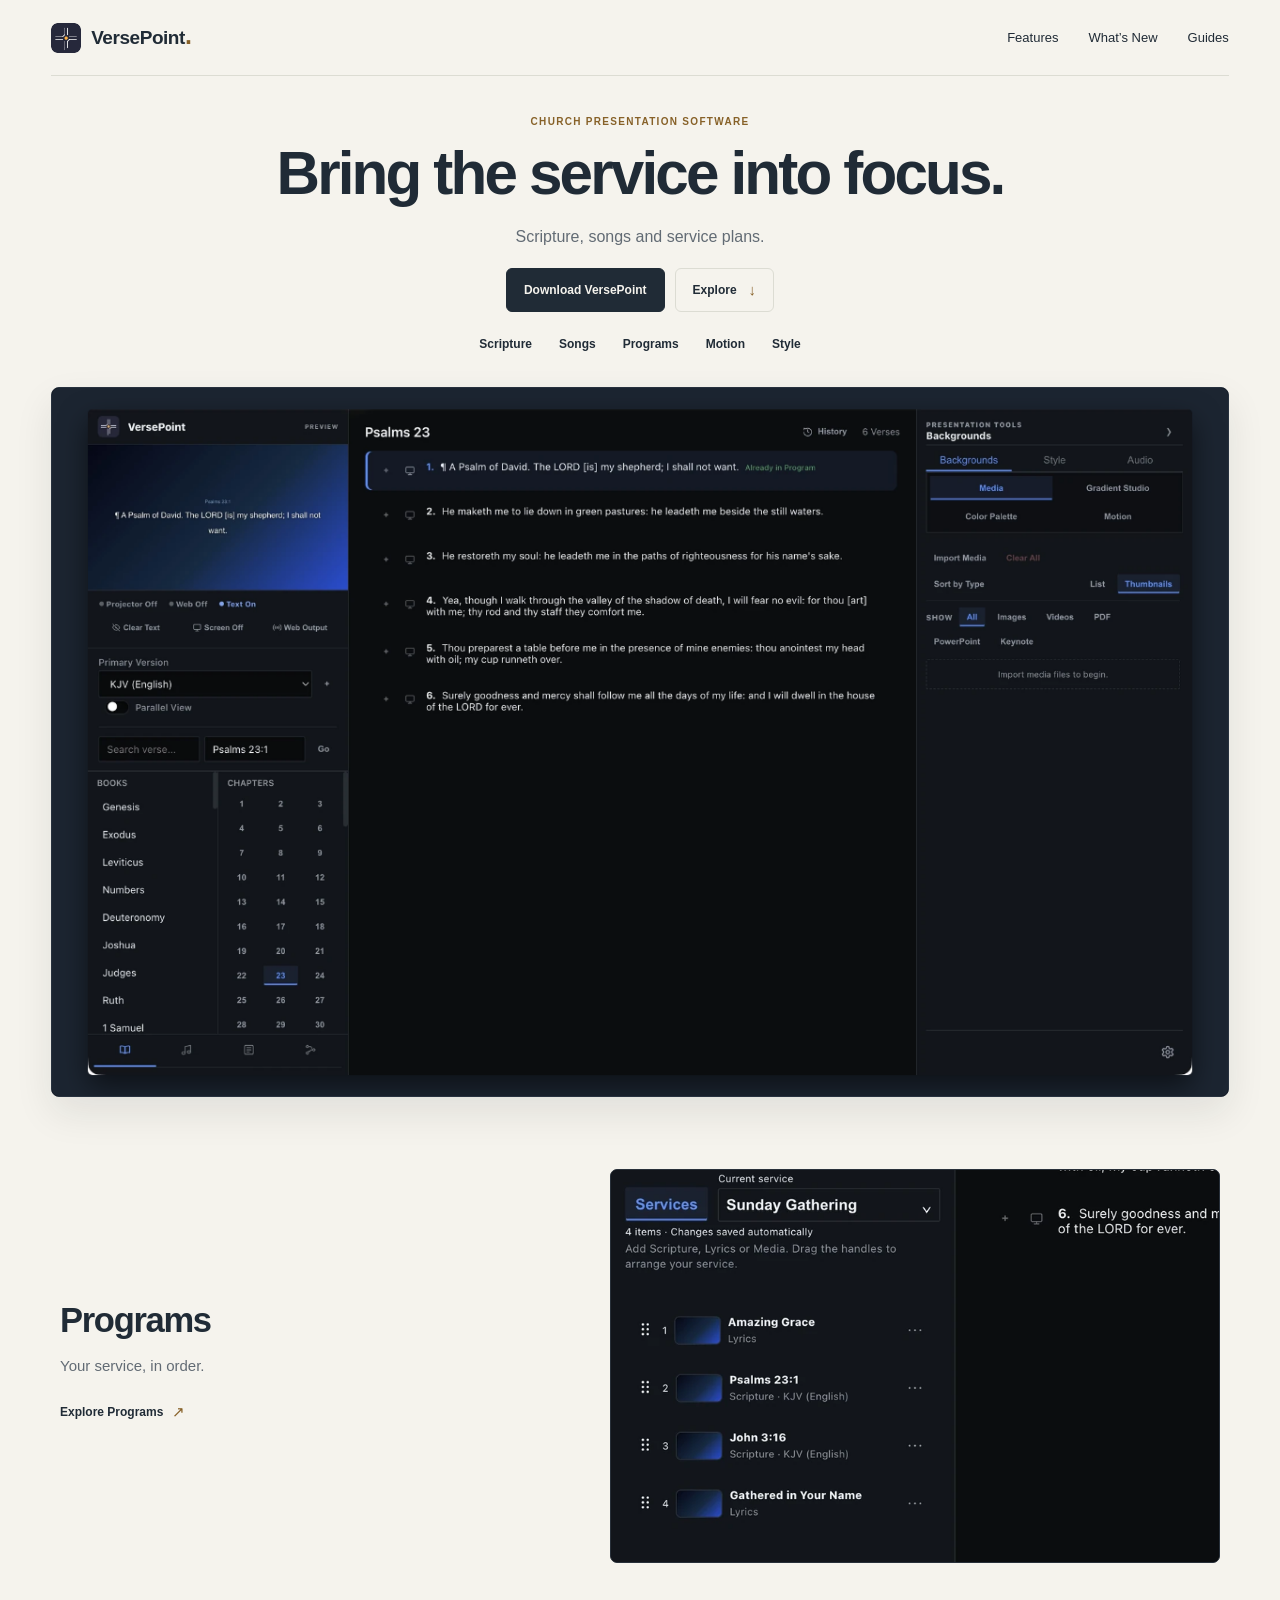
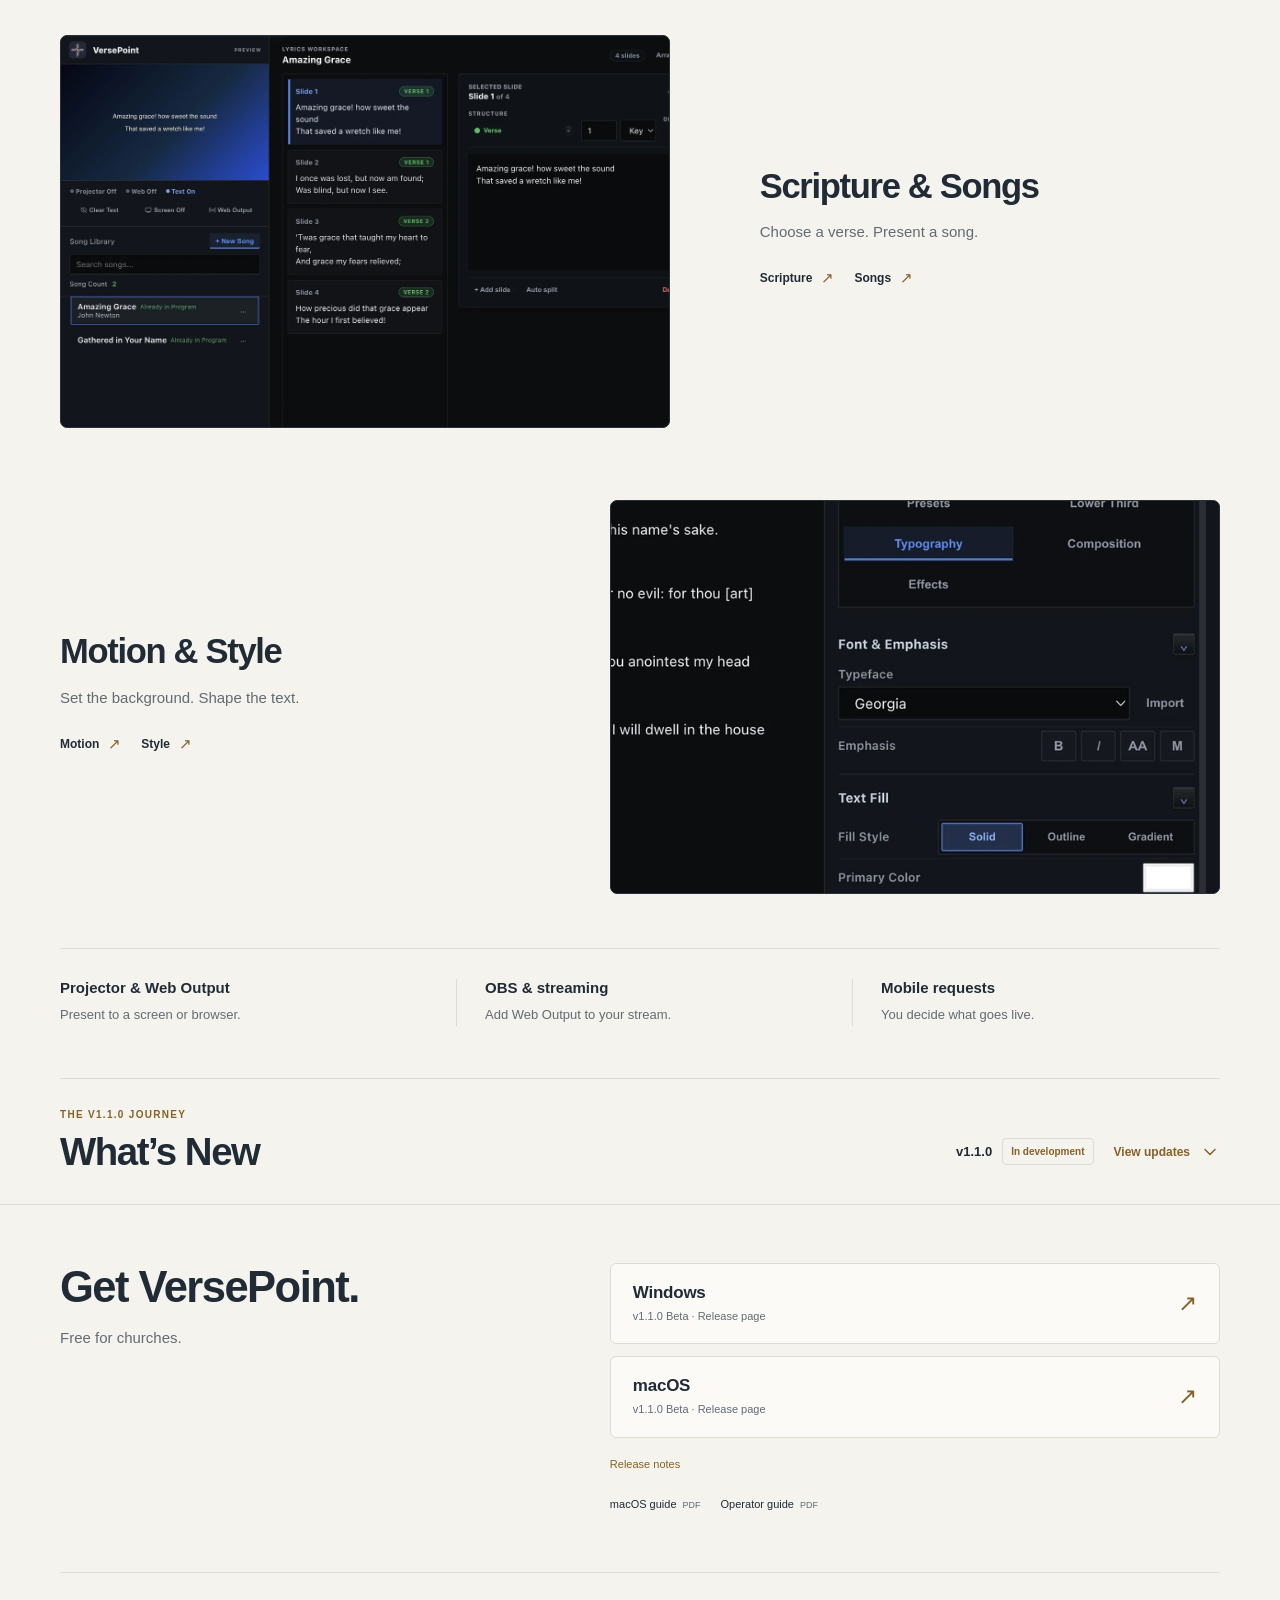
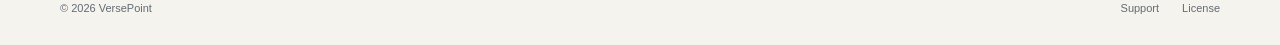
==== index.html @ 7eb83188 "Describe Motion Studio exports as Standard and Large" ====
<!doctype html>
<html lang="en">
  <head>
    <meta charset="utf-8" />
    <meta name="viewport" content="width=device-width, initial-scale=1" />
    <meta name="color-scheme" content="light dark" />
    <meta name="theme-color" content="#f5f3ed" media="(prefers-color-scheme: light)" />
    <meta name="theme-color" content="#101820" media="(prefers-color-scheme: dark)" />
    <title>VersePoint — Bring the service into focus.</title>
    <meta name="description" content="Scripture, songs, service programs and motion backgrounds together in one workspace. Explore VersePoint and download the desktop app for Windows or macOS." />
    <link rel="canonical" href="https://versepoint.github.io/VersePoint/" />
    <link rel="icon" type="image/png" href="assets/versepoint-logo.png" />
    <meta property="og:type" content="website" />
    <meta property="og:title" content="VersePoint — Bring the service into focus." />
    <meta property="og:description" content="Scripture, songs, service programs and motion backgrounds together in one workspace. Free for churches." />
    <meta property="og:url" content="https://versepoint.github.io/VersePoint/" />
    <meta property="og:image" content="https://versepoint.github.io/VersePoint/assets/versepoint-logo.png" />
    <meta property="og:image:alt" content="VersePoint logo" />
    <meta name="twitter:card" content="summary" />
    <link rel="stylesheet" href="style.css?v=whats-new-2" />
    <script src="site.js" defer></script>
  </head>
  <body>
    <a class="vp-skip-link" href="#main">Skip to content</a>
    <header class="vp-header">
      <div class="vp-header-inner">
        <a class="vp-wordmark" href="#" aria-label="VersePoint home">
          <img src="assets/versepoint-logo.png" alt="" width="30" height="30" />
          <span>VersePoint<span class="vp-brand-dot" aria-hidden="true">.</span></span>
        </a>
        <nav class="vp-navigation" aria-label="Main navigation">
          <a href="#features">Features</a>
          <a href="#whats-new">What’s New</a>
          <a class="vp-nav-guides" href="#guides">Guides</a>
        </nav>
      </div>
    </header>

    <main id="main">
      <section class="vp-hero" aria-labelledby="hero-heading">
        <p class="vp-eyebrow">Church presentation software</p>
        <h1 id="hero-heading">Bring the service into focus.</h1>
        <p class="vp-hero-copy">Scripture, songs and service plans.</p>
        <div class="vp-hero-actions">
          <a class="vp-primary-action" href="#download">Download VersePoint</a>
          <a class="vp-secondary-action" href="#showcase">Explore <span aria-hidden="true">↓</span></a>
        </div>
        <div class="vp-scene-links" aria-label="Explore VersePoint features">
          <a href="#showcase" data-scene="scripture-1">Scripture</a>
          <a href="#showcase" data-scene="lyrics-1">Songs</a>
          <a href="#showcase" data-scene="program">Programs</a>
          <a href="#showcase" data-scene="motion-dots">Motion</a>
          <a href="#showcase" data-scene="style-presets">Style</a>
        </div>
      </section>

      <section class="vp-showcase" id="showcase" aria-label="VersePoint application showcase">
        <p class="vp-sr-only" id="showcase-scope">Interactive app captures. Editing and live output require the desktop app.</p>
        <div class="vp-showcase-window">
          <iframe id="showcase-frame" class="vp-showcase-frame" src="showcase/index.html?v=mobile-fit-6" title="Explore the VersePoint application" aria-describedby="showcase-scope" loading="lazy" allow="fullscreen"></iframe>
          <img id="showcase-poster" class="vp-showcase-poster" src="showcase/assets/scripture-1.webp" alt="Actual VersePoint Scripture workspace showing Psalms 23, a presentation preview and presentation tools." width="1920" height="1157" fetchpriority="high" />
          <a class="vp-showcase-fallback-link" href="showcase/index.html" aria-label="Open the VersePoint application preview"><span>Open preview <span aria-hidden="true">↗</span></span></a>
        </div>
        <noscript><p class="vp-fallback-note">Enable JavaScript to explore.</p></noscript>
      </section>

      <section class="vp-features vp-container" id="features" aria-label="VersePoint features">
        <article class="vp-feature-row">
          <div class="vp-feature-copy">
            <h2>Programs</h2>
            <p>Your service, in order.</p>
            <a class="vp-text-link" href="#showcase" data-scene="program">Explore Programs <span aria-hidden="true">↗</span></a>
          </div>
          <div class="vp-feature-visual vp-program-visual">
            <img src="showcase/assets/program.webp" alt="VersePoint’s Sunday Gathering program with Amazing Grace, Psalms 23:1, John 3:16 and Gathered in Your Name." width="1920" height="1157" loading="lazy" decoding="async" />
          </div>
        </article>

        <article class="vp-feature-row vp-feature-row-reverse">
          <div class="vp-feature-copy">
            <h2>Scripture &amp; Songs</h2>
            <p>Choose a verse. Present a song.</p>
            <div class="vp-feature-links">
              <a class="vp-text-link" href="#showcase" data-scene="scripture-1">Scripture <span aria-hidden="true">↗</span></a>
              <a class="vp-text-link" href="#showcase" data-scene="lyrics-1">Songs <span aria-hidden="true">↗</span></a>
            </div>
          </div>
          <div class="vp-feature-visual vp-lyrics-visual">
            <img src="showcase/assets/lyrics-1.webp" alt="VersePoint’s Songs workspace with Amazing Grace, its presentation preview and four song slides." width="1920" height="1157" loading="lazy" decoding="async" />
          </div>
        </article>

        <article class="vp-feature-row">
          <div class="vp-feature-copy">
            <h2>Motion &amp; Style</h2>
            <p>Set the background. Shape the text.</p>
            <div class="vp-feature-links">
              <a class="vp-text-link" href="#showcase" data-scene="motion-dots">Motion <span aria-hidden="true">↗</span></a>
              <a class="vp-text-link" href="#showcase" data-scene="style-presets">Style <span aria-hidden="true">↗</span></a>
            </div>
          </div>
          <div class="vp-feature-visual vp-style-visual">
            <img src="showcase/assets/style-typography.webp" alt="VersePoint’s actual Style panel with typography, text fill, size and spacing controls beside the Scripture workspace." width="1920" height="1157" loading="lazy" decoding="async" />
          </div>
        </article>
      </section>

      <section class="vp-output vp-container" aria-label="Presentation outputs">
        <div class="vp-output-items">
          <div><h3>Projector &amp; Web Output</h3><p>Present to a screen or browser.</p></div>
          <div><h3>OBS &amp; streaming</h3><p>Add Web Output to your stream.</p></div>
          <div><h3>Mobile requests</h3><p>You decide what goes live.</p></div>
        </div>
      </section>

      <section class="vp-updates vp-container" id="whats-new" aria-labelledby="whats-new-heading">
        <p class="vp-eyebrow">The v1.1.0 journey</p>
        <details class="vp-updates-disclosure">
          <summary class="vp-updates-header">
            <h2>
              <span id="whats-new-heading">What’s New</span>
              <span class="vp-updates-version">v1.1.0 <span>In development</span></span>
              <span class="vp-updates-toggle" aria-hidden="true">
                <span class="vp-updates-show">View updates</span>
                <span class="vp-updates-hide">Hide updates</span>
                <svg viewBox="0 0 20 20" fill="none"><path d="m5 7.5 5 5 5-5" /></svg>
              </span>
            </h2>
          </summary>
          <div class="vp-updates-content">
            <p class="vp-updates-intro">More ways to plan the service, present your content and stay in control.</p>
            <p class="vp-updates-status">These highlights cover the current development build. The downloadable v1.1.0 Beta is an earlier build.</p>
            <div class="vp-updates-grid">
              <article>
                <h3>Service planning</h3>
                <p>Organize Scripture, songs, media and timed cues with Programs and Service Flow.</p>
              </article>
              <article>
                <h3>Document presentations</h3>
                <p>Present supported PowerPoint, PDF and Keynote files as static slides, with readable thumbnails and navigation for large presentations.</p>
              </article>
              <article>
                <h3>Mobile control</h3>
                <p>Receive Scripture and song requests, then give selected phones permission to control assigned presentations.</p>
              </article>
              <article>
                <h3>Motion Studio</h3>
                <p>Create reusable motion designs, export video backgrounds in Standard or Large sizes and organize them in your Motion library.</p>
              </article>
              <article>
                <h3>Overlay Graphics</h3>
                <p>Add styled lower thirds, announcements, QR codes and countdowns across Preview, Projector and Web Output.</p>
              </article>
              <article>
                <h3>Saving and recovery</h3>
                <p>Save pending changes before closing, retry after loading or saving errors, and transfer selected settings between computers.</p>
              </article>
            </div>
            <a class="vp-text-link" href="https://github.com/VersePoint/VersePoint/releases/tag/v1.1.0">View the current Beta release <span aria-hidden="true">↗</span></a>
          </div>
        </details>
      </section>

      <section class="vp-download" id="download" aria-labelledby="download-heading">
        <div class="vp-container vp-download-inner">
          <div class="vp-download-copy">
            <h2 id="download-heading">Get VersePoint.</h2>
            <p>Free for churches.</p>
          </div>
          <div class="vp-download-options">
            <a class="vp-download-link" id="windows-download" href="https://github.com/VersePoint/VersePoint/releases/tag/v1.1.0">
              <span><span class="vp-download-platform">Windows</span><span class="vp-download-meta" id="windows-meta">v1.1.0 Beta · Release page</span></span>
              <span class="vp-download-arrow" aria-hidden="true">↗</span>
            </a>
            <a class="vp-download-link" id="macos-download" href="https://github.com/VersePoint/VersePoint/releases/tag/v1.1.0">
              <span><span class="vp-download-platform">macOS</span><span class="vp-download-meta" id="macos-meta">v1.1.0 Beta · Release page</span></span>
              <span class="vp-download-arrow" aria-hidden="true">↗</span>
            </a>
            <p class="vp-release-note"><a href="https://github.com/VersePoint/VersePoint/releases/tag/v1.1.0">Release notes</a></p>
            <div class="vp-install-guides" id="guides">
              <a href="assets/guides/VersePoint-macOS-Installation-Guide.pdf?v=e40316e1">macOS guide <span>PDF</span></a>
              <a href="assets/guides/VersePoint-Operator-Workflow.pdf?v=6c1b1111">Operator guide <span>PDF</span></a>
            </div>
          </div>
        </div>
      </section>

    </main>

    <footer class="vp-footer vp-container">
      <p>© 2026 VersePoint</p>
      <nav aria-label="Footer navigation"><a href="https://github.com/VersePoint/VersePoint/issues">Support</a><a href="https://github.com/VersePoint/VersePoint/blob/main/LICENSE">License</a></nav>
    </footer>
  </body>
</html>
---- style.css ----
:root {
  color-scheme: only light;
  --vp-bg: #f5f3ed;
  --vp-surface: #fbfaf7;
  --vp-ink: #202b36;
  --vp-muted: #626b74;
  --vp-line: #dcdcd3;
  --vp-gold: #876128;
  --vp-side: clamp(20px, 4vw, 56px);
  font-family: -apple-system, BlinkMacSystemFont, "Segoe UI", sans-serif;
  font-synthesis: none;
  text-rendering: optimizeLegibility;
  -webkit-font-smoothing: antialiased;
  color: var(--vp-ink);
  background-color: var(--vp-bg);
}

* { box-sizing: border-box; }
html { scroll-padding-top: 28px; }
body { margin: 0; min-width: 320px; color: var(--vp-ink); background: var(--vp-bg); }
img { display: block; max-width: 100%; }
a { color: inherit; text-decoration: none; }
button, input, summary { font: inherit; }
a:focus-visible, summary:focus-visible, iframe:focus-visible { outline: 2px solid var(--vp-gold); outline-offset: 5px; }
[hidden] { display: none !important; }
.vp-container { width: calc(100% - var(--vp-side) * 2); max-width: 1160px; margin-inline: auto; }
.vp-sr-only { position: absolute; width: 1px; height: 1px; padding: 0; margin: -1px; overflow: hidden; clip: rect(0, 0, 0, 0); white-space: nowrap; border: 0; }
.vp-skip-link { position: fixed; left: 20px; top: 16px; padding: 12px 18px; background: var(--vp-surface); border: 1px solid var(--vp-line); border-radius: 6px; transform: translateY(-160%); z-index: 20; }
.vp-skip-link:focus { transform: translateY(0); }
.vp-header { padding-inline: var(--vp-side); }
.vp-header-inner { max-width: 1360px; min-height: 76px; margin-inline: auto; display: flex; align-items: center; justify-content: space-between; gap: 24px; border-bottom: 1px solid var(--vp-line); }
.vp-wordmark { display: inline-flex; align-items: center; gap: 10px; font-size: 19px; font-weight: 660; letter-spacing: -.45px; }
.vp-wordmark img { width: 30px; height: 30px; object-fit: contain; border-radius: 6px; }
.vp-brand-dot { color: var(--vp-gold); font-size: 25px; font-weight: 800; line-height: .7; }
.vp-navigation { display: flex; align-items: center; gap: 30px; font-size: 13px; font-weight: 540; }
.vp-navigation a { display: inline-flex; min-height: 44px; align-items: center; white-space: nowrap; }
.vp-navigation a:hover, .vp-text-link:hover, .vp-footer a:hover { color: var(--vp-gold); }
.vp-hero { max-width: 1050px; margin: 0 auto; padding: 38px var(--vp-side) 19px; text-align: center; }
.vp-eyebrow { margin: 0 0 18px; color: var(--vp-gold); font-size: 10px; font-weight: 650; letter-spacing: .13em; line-height: 1.5; text-transform: uppercase; }
.vp-hero .vp-eyebrow { margin-bottom: 13px; }
.vp-hero h1 { margin: 0; font-size: clamp(38px, 4.7vw, 62px); font-weight: 640; letter-spacing: -.047em; line-height: 1.08; }
.vp-hero-copy { margin: 17px 0 0; color: var(--vp-muted); font-size: 16px; line-height: 1.6; }
.vp-hero-actions { display: flex; justify-content: center; align-items: center; gap: 10px; margin-top: 18px; }
.vp-hero-actions a { display: inline-flex; align-items: center; justify-content: center; gap: 12px; min-height: 44px; padding: 10px 17px; border-radius: 6px; font-size: 12px; font-weight: 580; line-height: 1.5; }
.vp-primary-action { color: var(--vp-bg); background: var(--vp-ink); border: 1px solid var(--vp-ink); }
.vp-primary-action:hover { opacity: .87; }
.vp-secondary-action { border: 1px solid var(--vp-line); }
.vp-secondary-action:hover { border-color: var(--vp-gold); }
.vp-secondary-action span { color: var(--vp-gold); font-size: 15px; }
.vp-scene-links { margin-top: 16px; display: flex; justify-content: center; gap: 27px; flex-wrap: wrap; }
.vp-scene-links a { font-size: 12px; font-weight: 580; line-height: 1.5; padding-block: 7px; border-bottom: 1px solid transparent; }
.vp-scene-links a:hover { color: var(--vp-gold); border-color: var(--vp-gold); }
.vp-showcase { width: calc(100% - var(--vp-side) * 2); max-width: 1360px; margin: 7px auto 0; scroll-margin-top: 24px; }
.vp-showcase-window { position: relative; width: 100%; aspect-ratio: 1.659; overflow: hidden; border: 1px solid #27313e; border-radius: 8px; background: #131c26; box-shadow: 0 16px 38px rgb(20 28 36 / 9%); }
.vp-showcase-frame { position: absolute; inset: 0; width: 100%; height: 100%; display: block; border: 0; background: #131c26; }
.vp-showcase-poster { position: absolute; inset: 0; width: 100%; height: 100%; object-fit: cover; pointer-events: none; }
.vp-showcase-window.is-ready .vp-showcase-poster, .vp-showcase.is-ready .vp-showcase-poster { opacity: 0; visibility: hidden; }
.vp-showcase-fallback-link { display: none; position: absolute; inset: 0; align-items: flex-end; justify-content: center; padding: 22px; }
.vp-showcase-frame[data-state="error"] ~ .vp-showcase-fallback-link { display: flex; }
.vp-showcase-fallback-link > span { display: inline-flex; align-items: center; gap: 12px; min-height: 44px; padding: 11px 17px; border: 1px solid #c8aa73; border-radius: 6px; background: #f5f3ed; color: #202b36; font-size: 12px; font-weight: 580; }
.vp-fallback-note { margin: 14px 0; color: var(--vp-muted); font-size: 13px; line-height: 1.5; }
.vp-features { padding-top: 72px; }
.vp-feature-row { display: grid; grid-template-columns: minmax(0, .86fr) minmax(0, 1.14fr); align-items: center; gap: clamp(45px, 7vw, 100px); margin-bottom: 72px; }
.vp-feature-row:last-child { margin-bottom: 54px; }
.vp-feature-row-reverse { grid-template-columns: minmax(0, 1.14fr) minmax(0, .86fr); }
.vp-feature-row-reverse .vp-feature-copy { order: 2; }
.vp-feature-row-reverse .vp-feature-visual { order: 1; }
.vp-feature-copy h2 { margin: 0; font-size: clamp(29px, 2.7vw, 39px); font-weight: 600; line-height: 1.14; letter-spacing: -.038em; }
.vp-feature-copy > p { margin: 14px 0 16px; color: var(--vp-muted); font-size: 15px; line-height: 1.6; max-width: 390px; }
.vp-text-link { display: inline-flex; align-items: center; gap: 9px; font-size: 12px; font-weight: 620; min-height: 36px; }
.vp-text-link span { color: var(--vp-gold); font-size: 15px; font-weight: 400; }
.vp-feature-links { display: flex; gap: 20px; flex-wrap: wrap; }
.vp-feature-visual { position: relative; aspect-ratio: 1.55; overflow: hidden; background: #11141a; border: 1px solid #28303a; border-radius: 7px; }
.vp-feature-visual img { position: absolute; max-width: none; width: 100%; height: auto; }
.vp-program-visual img { width: 240%; top: 0; left: 0; transform: translateY(-38%); }
.vp-lyrics-visual img { width: 145%; top: 0; left: 0; }
.vp-style-visual img { width: 260%; top: 0; right: 0; transform: translateY(-19%); }
.vp-output { padding-top: 30px; padding-bottom: 52px; border-top: 1px solid var(--vp-line); }
.vp-output-items { display: grid; grid-template-columns: repeat(3, minmax(0, 1fr)); gap: 28px; }
.vp-output-items > div { padding-left: 28px; border-left: 1px solid var(--vp-line); }
.vp-output-items > div:first-child { padding-left: 0; border-left: 0; }
.vp-output-items h3 { margin: 0 0 9px; font-size: 15px; font-weight: 600; }
.vp-output-items p { margin: 0; color: var(--vp-muted); font-size: 13px; line-height: 1.6; }
.vp-updates { padding-block: 28px 30px; border-top: 1px solid var(--vp-line); scroll-margin-top: 24px; }
.vp-updates > .vp-eyebrow { margin-bottom: 8px; }
.vp-updates-header { cursor: pointer; list-style: none; }
.vp-updates-header h2 { display: grid; grid-template-columns: minmax(0, 1fr) auto auto; align-items: center; gap: 20px; min-height: 44px; }
.vp-updates-header::-webkit-details-marker { display: none; }
.vp-updates-header:hover #whats-new-heading { color: var(--vp-gold); }
.vp-updates h2 { margin: 0; font-size: clamp(30px, 3vw, 40px); font-weight: 600; line-height: 1.15; letter-spacing: -.038em; }
.vp-updates-version { display: flex; align-items: center; gap: 10px; font-size: 13px; font-weight: 620; line-height: 1.5; letter-spacing: normal; white-space: nowrap; }
.vp-updates-version span { padding: 5px 8px; border: 1px solid var(--vp-line); border-radius: 4px; color: var(--vp-gold); font-size: 10px; font-weight: 580; }
.vp-updates-toggle { display: flex; align-items: center; justify-content: center; gap: 10px; min-width: 44px; min-height: 44px; color: var(--vp-gold); font-size: 12px; font-weight: 620; line-height: 1.5; letter-spacing: normal; }
.vp-updates-toggle svg { width: 20px; height: 20px; stroke: currentColor; stroke-width: 1.5; stroke-linecap: round; stroke-linejoin: round; }
.vp-updates-hide, .vp-updates-disclosure[open] .vp-updates-show { display: none; }
.vp-updates-disclosure[open] .vp-updates-hide { display: inline; }
.vp-updates-disclosure[open] .vp-updates-toggle svg { transform: rotate(180deg); }
.vp-updates-content { padding-bottom: 6px; }
.vp-updates-intro { margin: 16px 0 8px; font-size: 15px; line-height: 1.6; }
.vp-updates-status { max-width: 640px; margin: 0; color: var(--vp-muted); font-size: 12px; line-height: 1.7; }
.vp-updates-grid { display: grid; grid-template-columns: repeat(3, minmax(0, 1fr)); gap: 26px 36px; margin-block: 28px 22px; }
.vp-updates-grid article { padding-top: 16px; border-top: 1px solid var(--vp-line); }
.vp-updates-grid h3 { margin: 0 0 9px; font-size: 15px; font-weight: 620; line-height: 1.4; }
.vp-updates-grid p { margin: 0; color: var(--vp-muted); font-size: 13px; line-height: 1.7; }
.vp-download { background-color: var(--vp-bg); color: var(--vp-ink); border-top: 1px solid var(--vp-line); padding-block: 58px; scroll-margin-top: 0; }
.vp-download-inner { display: grid; grid-template-columns: minmax(0, .86fr) minmax(0, 1.14fr); gap: clamp(45px, 7vw, 100px); }
.vp-download-copy h2 { margin: 0; font-size: clamp(34px, 3.4vw, 46px); font-weight: 580; line-height: 1.13; letter-spacing: -.035em; }
.vp-download-copy > p { margin-top: 14px; color: var(--vp-muted); font-size: 15px; line-height: 1.6; }
.vp-download-options { display: grid; gap: 12px; }
.vp-download-link { display: flex; justify-content: space-between; align-items: center; gap: 20px; padding: 19px 22px; color: var(--vp-ink); background-color: var(--vp-surface); border: 1px solid var(--vp-line); border-radius: 6px; }
.vp-download-link:hover { border-color: var(--vp-gold); }
.vp-download-link:focus-visible { outline-color: var(--vp-gold); }
.vp-download-platform { display: block; margin-bottom: 5px; font-size: 17px; font-weight: 620; letter-spacing: -.25px; }
.vp-download-meta { display: block; color: var(--vp-muted); font-size: 11px; line-height: 1.5; }
.vp-download-arrow { font-size: 23px; line-height: 1; color: var(--vp-gold); }
.vp-release-note { margin: 6px 0 10px; color: var(--vp-muted); font-size: 11px; line-height: 1.6; }
.vp-release-note a { color: var(--vp-gold); }
.vp-release-note a:hover, .vp-install-guides a:hover { text-decoration: underline; text-underline-offset: 4px; }
.vp-install-guides { display: flex; flex-wrap: wrap; gap: 13px 20px; scroll-margin-top: 30px; }
.vp-install-guides a { font-size: 11px; line-height: 1.7; }
.vp-install-guides span { color: var(--vp-muted); font-size: 9px; margin-left: 3px; }
.vp-footer { display: flex; align-items: center; justify-content: space-between; gap: 24px; padding-block: 27px; border-top: 1px solid var(--vp-line); color: var(--vp-muted); font-size: 11px; line-height: 1.6; }
.vp-footer p { margin: 0; }
.vp-footer nav { display: flex; gap: 23px; }

@media (prefers-color-scheme: dark) {
  :root { color-scheme: only dark; --vp-bg: #101820; --vp-surface: #18212b; --vp-ink: #e9e8e2; --vp-muted: #a2adb5; --vp-line: #303a45; --vp-gold: #d1ac6e; }
  .vp-showcase-window { box-shadow: none; border-color: #35404b; }
  .vp-feature-visual { border-color: #35404b; }
}

@media (max-width: 920px) {
  .vp-hero { padding-top: 34px; }
  .vp-feature-row, .vp-download-inner { gap: 38px; }
  .vp-feature-copy h2 { font-size: 29px; }
  .vp-feature-links { gap: 7px 16px; }
  .vp-feature-row { margin-bottom: 60px; }
  .vp-updates-grid { grid-template-columns: repeat(2, minmax(0, 1fr)); gap: 24px 30px; }
}

@media (max-width: 679px) {
  :root { --vp-side: 20px; }
  .vp-header-inner { min-height: 67px; gap: 12px; }
  .vp-wordmark { font-size: 17px; gap: 8px; }
  .vp-wordmark img { width: 27px; height: 27px; }
  .vp-navigation { gap: 15px; font-size: 11px; }
  .vp-hero { padding: 31px 22px 22px; }
  .vp-hero .vp-eyebrow { font-size: 9px; margin-bottom: 15px; }
  .vp-hero h1 { font-size: clamp(37px, 8.8vw, 52px); max-width: 440px; margin-inline: auto; }
  .vp-hero-copy { font-size: 14px; margin-top: 18px; }
  .vp-hero-actions { gap: 8px; margin-top: 18px; }
  .vp-hero-actions a { font-size: 11px; padding-inline: 13px; }
  .vp-scene-links { gap: 18px; margin-top: 16px; }
  .vp-scene-links a { font-size: 11px; }
  .vp-showcase { width: calc(100% - 24px); margin-top: 0; }
  .vp-showcase-window { aspect-ratio: 1.659; }
  .vp-showcase-poster { object-fit: contain; }
  .vp-features { padding-top: 48px; }
  .vp-feature-row, .vp-feature-row-reverse { grid-template-columns: 1fr; gap: 22px; margin-bottom: 48px; }
  .vp-feature-row:last-child { margin-bottom: 36px; }
  .vp-feature-row-reverse .vp-feature-copy, .vp-feature-row-reverse .vp-feature-visual { order: initial; }
  .vp-feature-copy h2 { font-size: 30px; }
  .vp-feature-copy > p { font-size: 14px; margin: 10px 0 12px; max-width: 100%; }
  .vp-output { padding-top: 24px; padding-bottom: 36px; }
  .vp-output-items { grid-template-columns: 1fr; gap: 20px; }
  .vp-output-items > div { padding: 0 0 18px; border-left: 0; border-bottom: 1px solid var(--vp-line); }
  .vp-output-items > div:last-child { padding-bottom: 0; border-bottom: 0; }
  .vp-updates { padding-block: 24px 26px; }
  .vp-updates-header h2 { grid-template-columns: minmax(0, 1fr) auto; gap: 10px 12px; }
  .vp-updates-version { grid-column: 1; grid-row: 2; }
  .vp-updates-toggle { grid-column: 2; grid-row: 1 / 3; }
  .vp-updates-toggle > span { display: none !important; }
  .vp-updates-intro { font-size: 14px; }
  .vp-updates-grid { grid-template-columns: 1fr; gap: 20px; margin-block: 24px 18px; }
  .vp-download { padding-block: 38px; }
  .vp-download-inner { grid-template-columns: 1fr; gap: 26px; }
  .vp-download-copy h2 { font-size: 34px; }
  .vp-download-copy > p { font-size: 14px; margin-bottom: 0; }
  .vp-download-link { padding: 18px 20px; }
  .vp-install-guides { gap: 12px 16px; }
  .vp-footer { align-items: flex-start; flex-direction: column; gap: 18px; font-size: 10px; padding-block: 25px; }
  .vp-footer nav { gap: 25px; }
}

@media (prefers-reduced-motion: no-preference) {
  html { scroll-behavior: smooth; }
  .vp-showcase-poster { transition: opacity 180ms ease; }
}
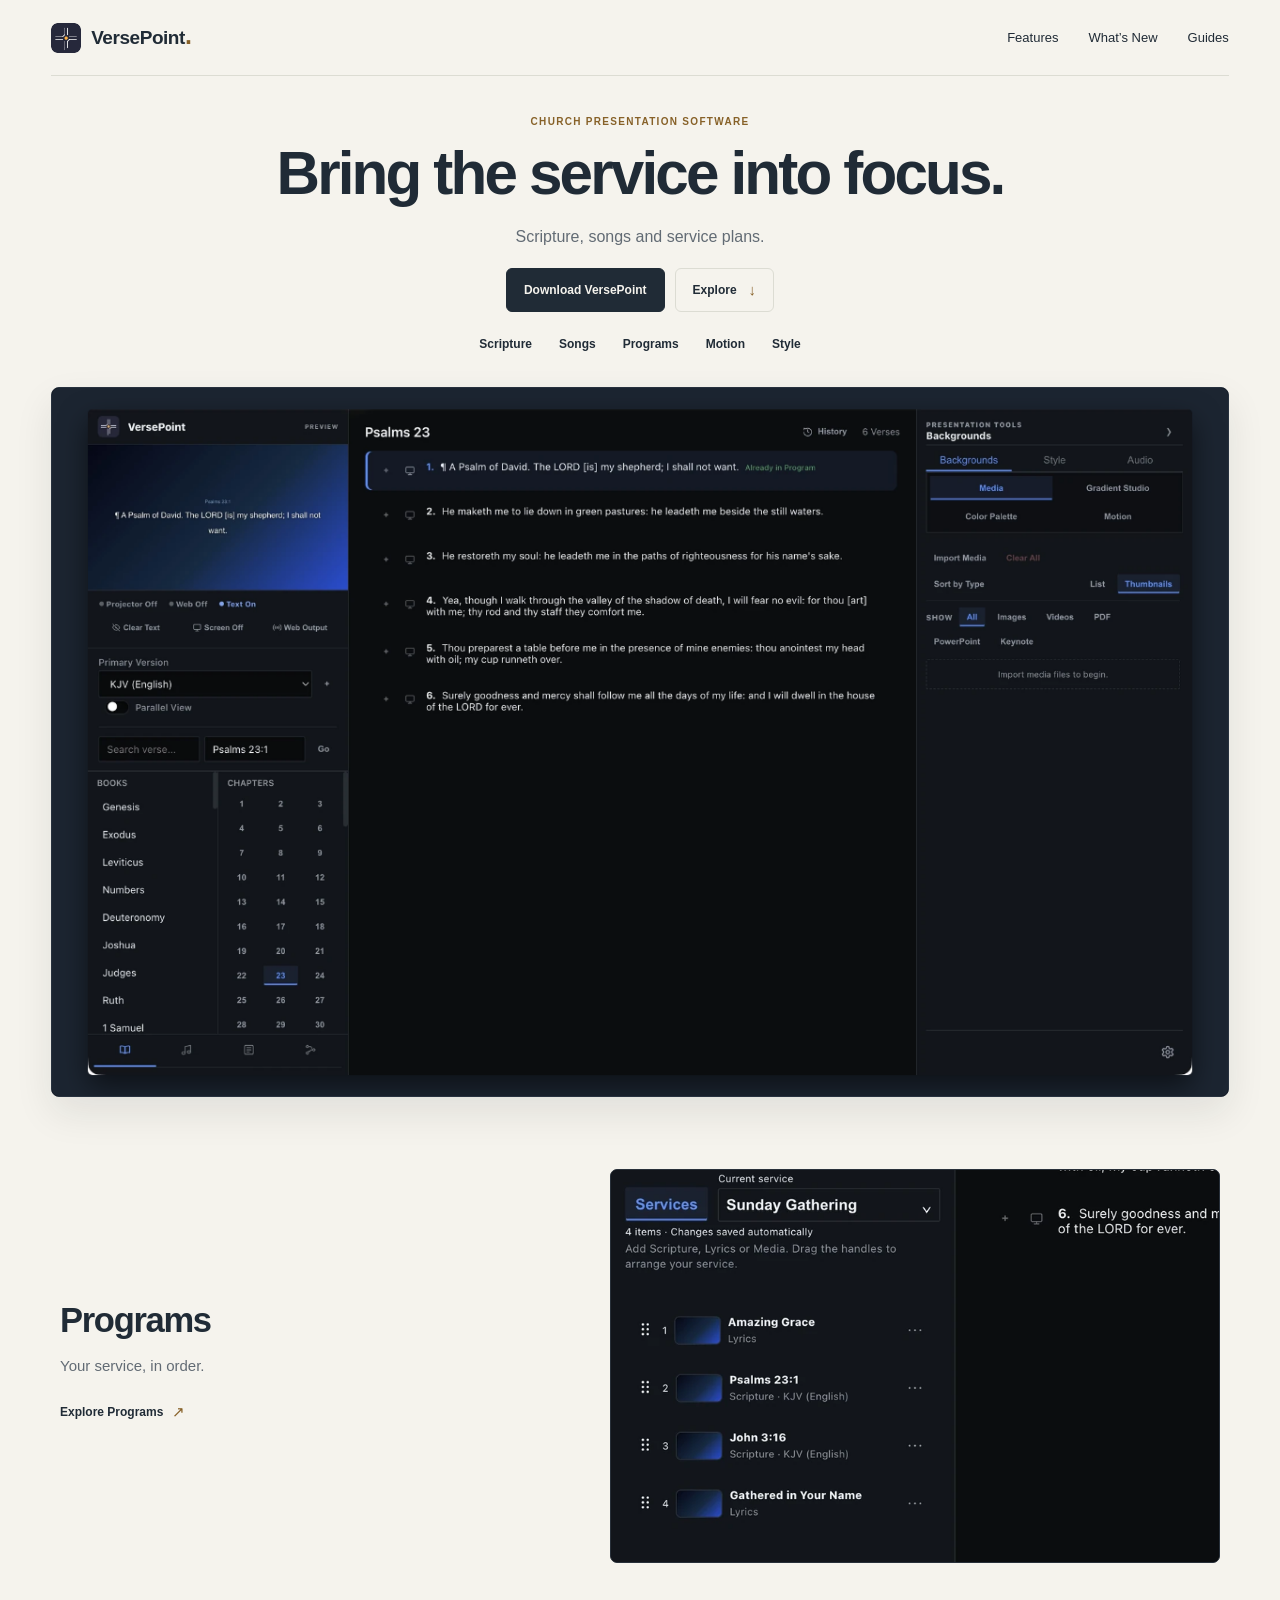
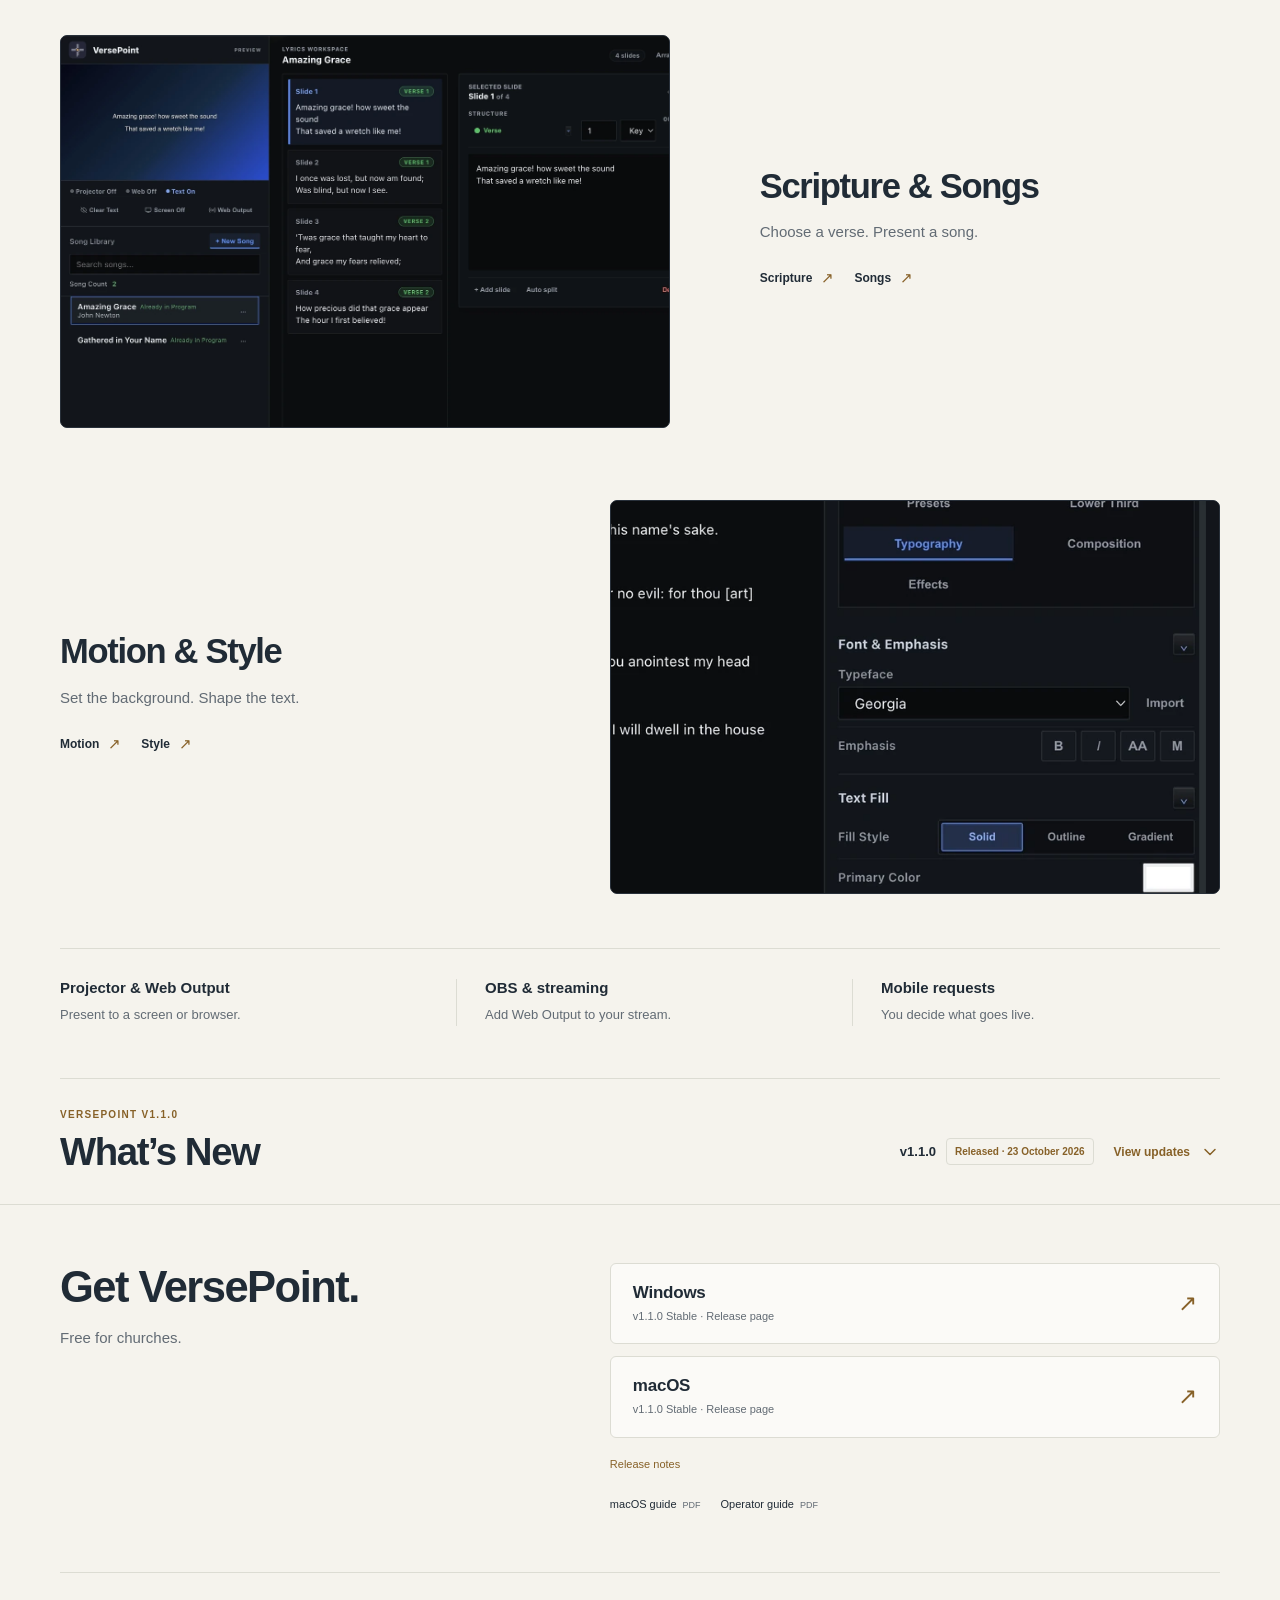
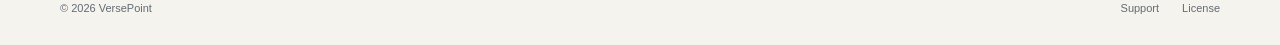
==== commit 07a61ed4: "Mark VersePoint 1.1.0 released and refresh guides" ====
--- a/index.html
+++ b/index.html
@@ -114,12 +114,12 @@
       </section>
 
       <section class="vp-updates vp-container" id="whats-new" aria-labelledby="whats-new-heading">
-        <p class="vp-eyebrow">The v1.1.0 journey</p>
+        <p class="vp-eyebrow">VersePoint v1.1.0</p>
         <details class="vp-updates-disclosure">
           <summary class="vp-updates-header">
             <h2>
               <span id="whats-new-heading">What’s New</span>
-              <span class="vp-updates-version">v1.1.0 <span>In development</span></span>
+              <span class="vp-updates-version">v1.1.0 <span>Released · 23 October 2026</span></span>
               <span class="vp-updates-toggle" aria-hidden="true">
                 <span class="vp-updates-show">View updates</span>
                 <span class="vp-updates-hide">Hide updates</span>
@@ -129,7 +129,7 @@
           </summary>
           <div class="vp-updates-content">
             <p class="vp-updates-intro">More ways to plan the service, present your content and stay in control.</p>
-            <p class="vp-updates-status">These highlights cover the current development build. The downloadable v1.1.0 Beta is an earlier build.</p>
+            <p class="vp-updates-status">VersePoint v1.1.0 is now available for Windows and macOS.</p>
             <div class="vp-updates-grid">
               <article>
                 <h3>Service planning</h3>
@@ -156,7 +156,7 @@
                 <p>Save pending changes before closing, retry after loading or saving errors, and transfer selected settings between computers.</p>
               </article>
             </div>
-            <a class="vp-text-link" href="https://github.com/VersePoint/VersePoint/releases/tag/v1.1.0">View the current Beta release <span aria-hidden="true">↗</span></a>
+            <a class="vp-text-link" href="https://github.com/VersePoint/VersePoint/releases/tag/v1.1.0">View the v1.1.0 release <span aria-hidden="true">↗</span></a>
           </div>
         </details>
       </section>
@@ -169,17 +169,17 @@
           </div>
           <div class="vp-download-options">
             <a class="vp-download-link" id="windows-download" href="https://github.com/VersePoint/VersePoint/releases/tag/v1.1.0">
-              <span><span class="vp-download-platform">Windows</span><span class="vp-download-meta" id="windows-meta">v1.1.0 Beta · Release page</span></span>
+              <span><span class="vp-download-platform">Windows</span><span class="vp-download-meta" id="windows-meta">v1.1.0 Stable · Release page</span></span>
               <span class="vp-download-arrow" aria-hidden="true">↗</span>
             </a>
             <a class="vp-download-link" id="macos-download" href="https://github.com/VersePoint/VersePoint/releases/tag/v1.1.0">
-              <span><span class="vp-download-platform">macOS</span><span class="vp-download-meta" id="macos-meta">v1.1.0 Beta · Release page</span></span>
+              <span><span class="vp-download-platform">macOS</span><span class="vp-download-meta" id="macos-meta">v1.1.0 Stable · Release page</span></span>
               <span class="vp-download-arrow" aria-hidden="true">↗</span>
             </a>
             <p class="vp-release-note"><a href="https://github.com/VersePoint/VersePoint/releases/tag/v1.1.0">Release notes</a></p>
             <div class="vp-install-guides" id="guides">
-              <a href="assets/guides/VersePoint-macOS-Installation-Guide.pdf?v=e40316e1">macOS guide <span>PDF</span></a>
-              <a href="assets/guides/VersePoint-Operator-Workflow.pdf?v=6c1b1111">Operator guide <span>PDF</span></a>
+              <a href="assets/guides/VersePoint-macOS-Installation-Guide.pdf?v=1bb3a6b1">macOS guide <span>PDF</span></a>
+              <a href="assets/guides/VersePoint-Operator-Workflow.pdf?v=1e92ac26">Operator guide <span>PDF</span></a>
             </div>
           </div>
         </div>
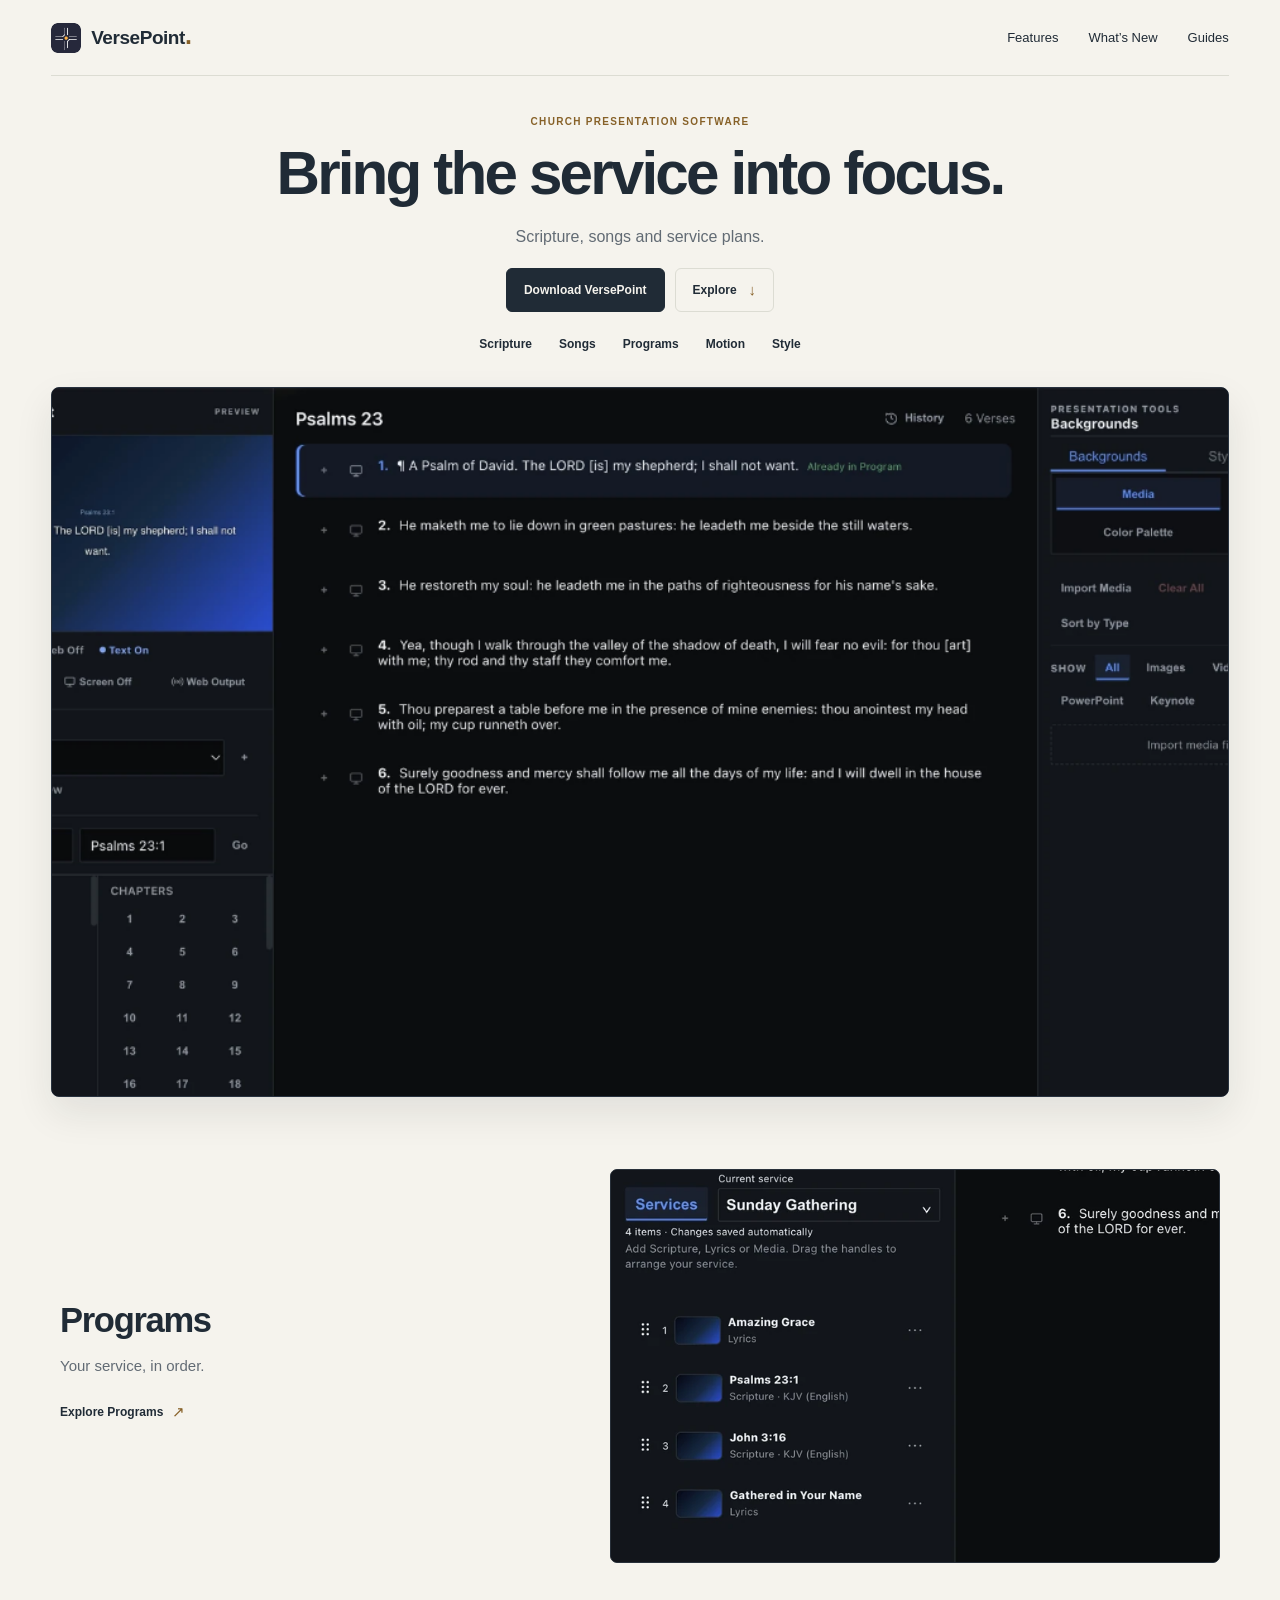
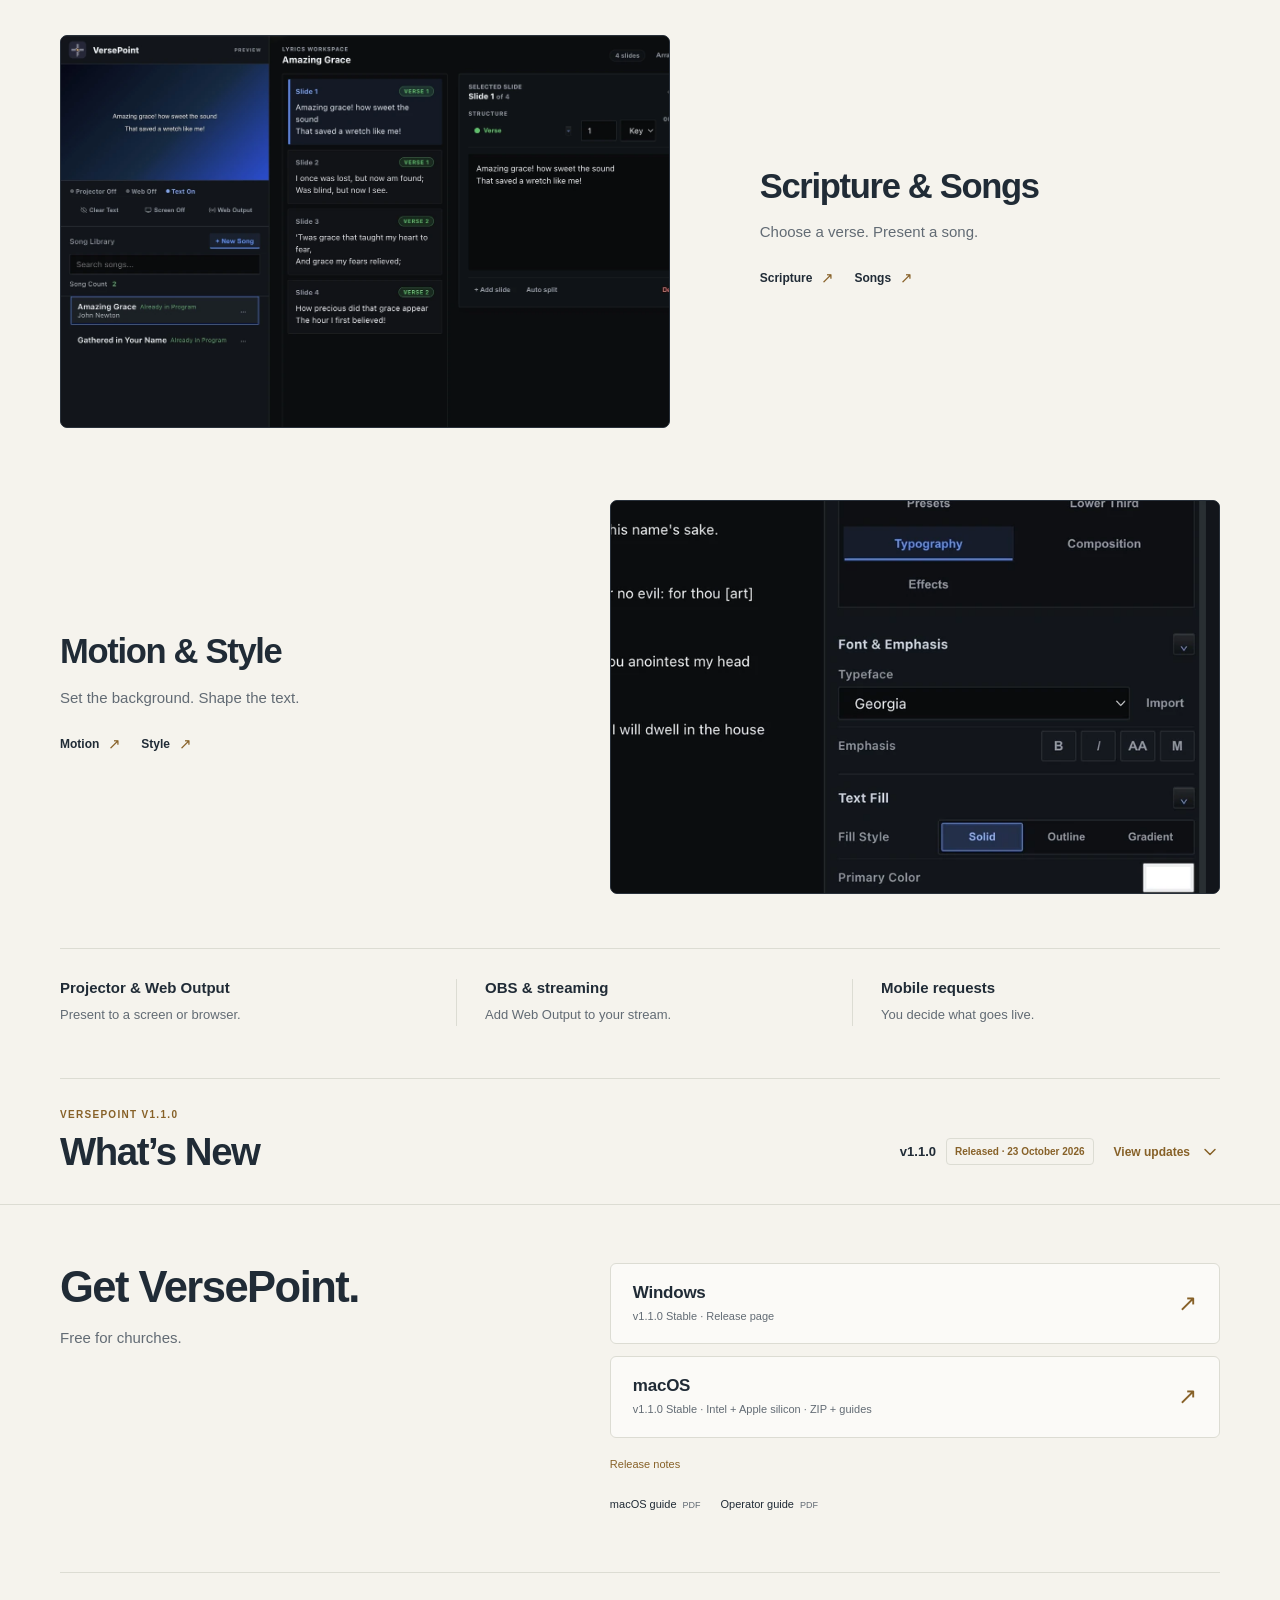
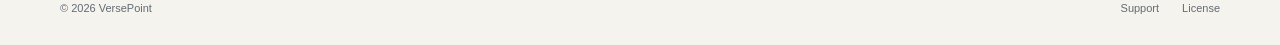
==== commit 0bb3af22: "Download macOS installer with both guides as ZIP" ====
--- a/index.html
+++ b/index.html
@@ -18,7 +18,7 @@
     <meta property="og:image:alt" content="VersePoint logo" />
     <meta name="twitter:card" content="summary" />
     <link rel="stylesheet" href="style.css?v=whats-new-2" />
-    <script src="site.js" defer></script>
+    <script src="site.js?v=macos-zip-1" defer></script>
   </head>
   <body>
     <a class="vp-skip-link" href="#main">Skip to content</a>
@@ -172,13 +172,13 @@
               <span><span class="vp-download-platform">Windows</span><span class="vp-download-meta" id="windows-meta">v1.1.0 Stable · Release page</span></span>
               <span class="vp-download-arrow" aria-hidden="true">↗</span>
             </a>
-            <a class="vp-download-link" id="macos-download" href="https://github.com/VersePoint/VersePoint/releases/tag/v1.1.0">
-              <span><span class="vp-download-platform">macOS</span><span class="vp-download-meta" id="macos-meta">v1.1.0 Stable · Release page</span></span>
+            <a class="vp-download-link" id="macos-download" href="https://github.com/VersePoint/VersePoint/releases/download/v1.1.0/VersePoint-macOS-universal-1.1.0.zip">
+              <span><span class="vp-download-platform">macOS</span><span class="vp-download-meta" id="macos-meta">v1.1.0 Stable · Intel + Apple silicon · ZIP + guides</span></span>
               <span class="vp-download-arrow" aria-hidden="true">↗</span>
             </a>
             <p class="vp-release-note"><a href="https://github.com/VersePoint/VersePoint/releases/tag/v1.1.0">Release notes</a></p>
             <div class="vp-install-guides" id="guides">
-              <a href="assets/guides/VersePoint-macOS-Installation-Guide.pdf?v=1bb3a6b1">macOS guide <span>PDF</span></a>
+              <a href="assets/guides/VersePoint-macOS-Installation-Guide.pdf?v=8f5e0e9a">macOS guide <span>PDF</span></a>
               <a href="assets/guides/VersePoint-Operator-Workflow.pdf?v=1e92ac26">Operator guide <span>PDF</span></a>
             </div>
           </div>
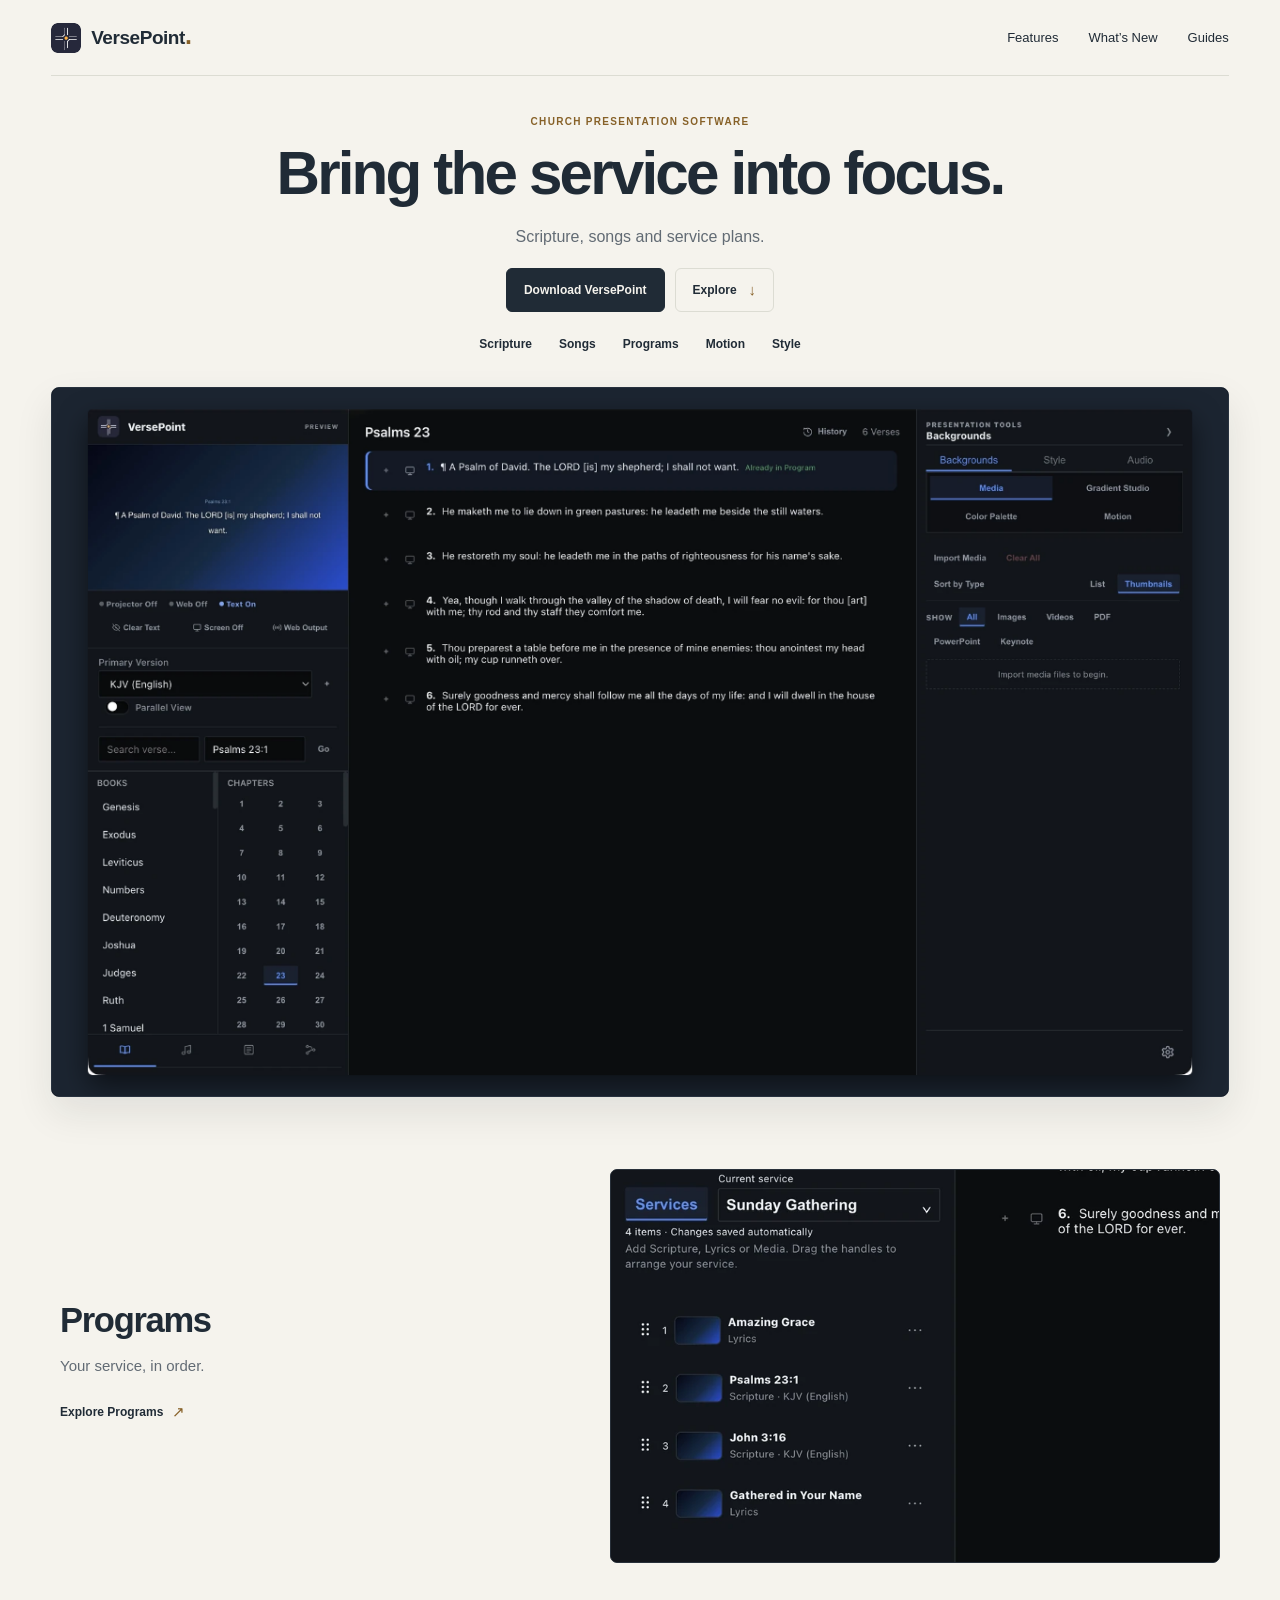
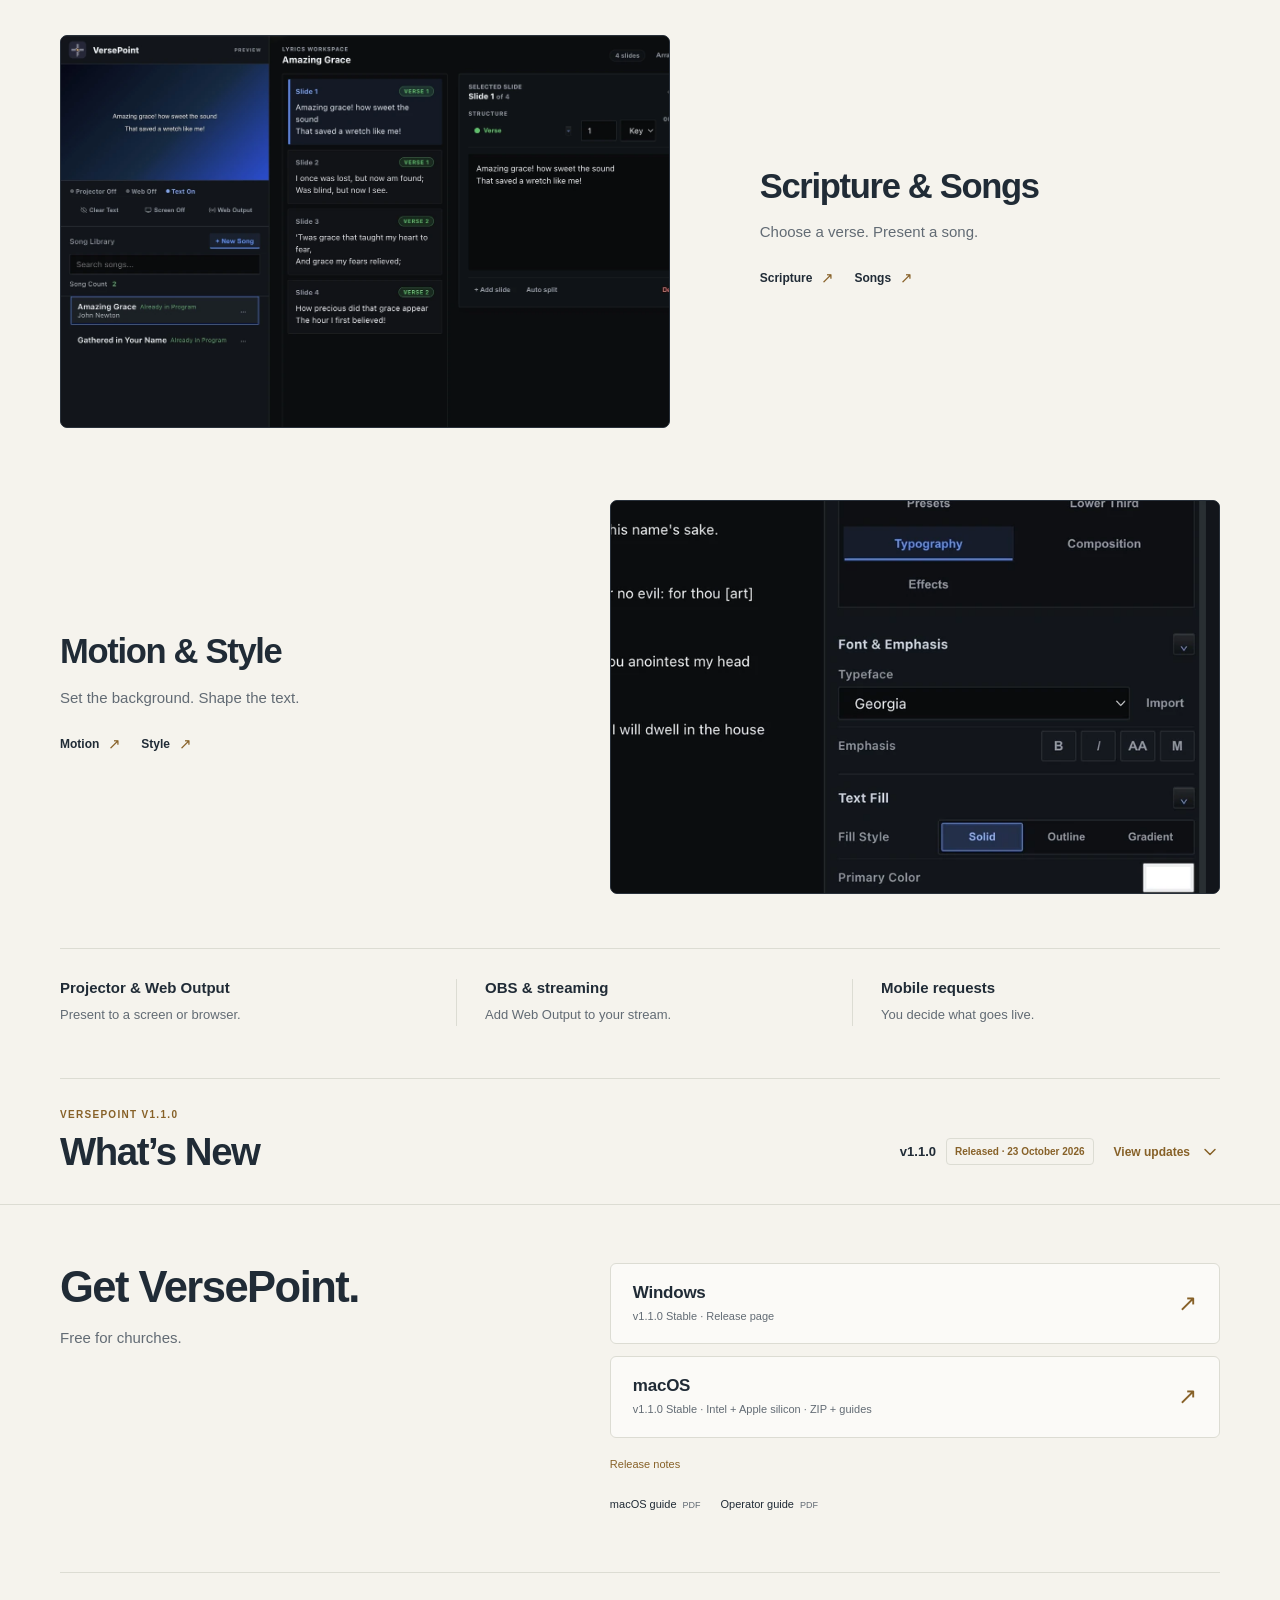
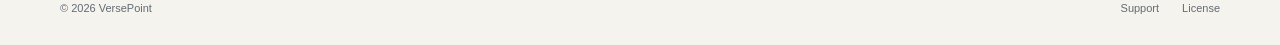
==== commit be72216c: "Restore both unsigned app launch methods in macOS guide" ====
--- a/index.html
+++ b/index.html
@@ -178,7 +178,7 @@
             </a>
             <p class="vp-release-note"><a href="https://github.com/VersePoint/VersePoint/releases/tag/v1.1.0">Release notes</a></p>
             <div class="vp-install-guides" id="guides">
-              <a href="assets/guides/VersePoint-macOS-Installation-Guide.pdf?v=8f5e0e9a">macOS guide <span>PDF</span></a>
+              <a href="assets/guides/VersePoint-macOS-Installation-Guide.pdf?v=ff1b72a8">macOS guide <span>PDF</span></a>
               <a href="assets/guides/VersePoint-Operator-Workflow.pdf?v=1e92ac26">Operator guide <span>PDF</span></a>
             </div>
           </div>
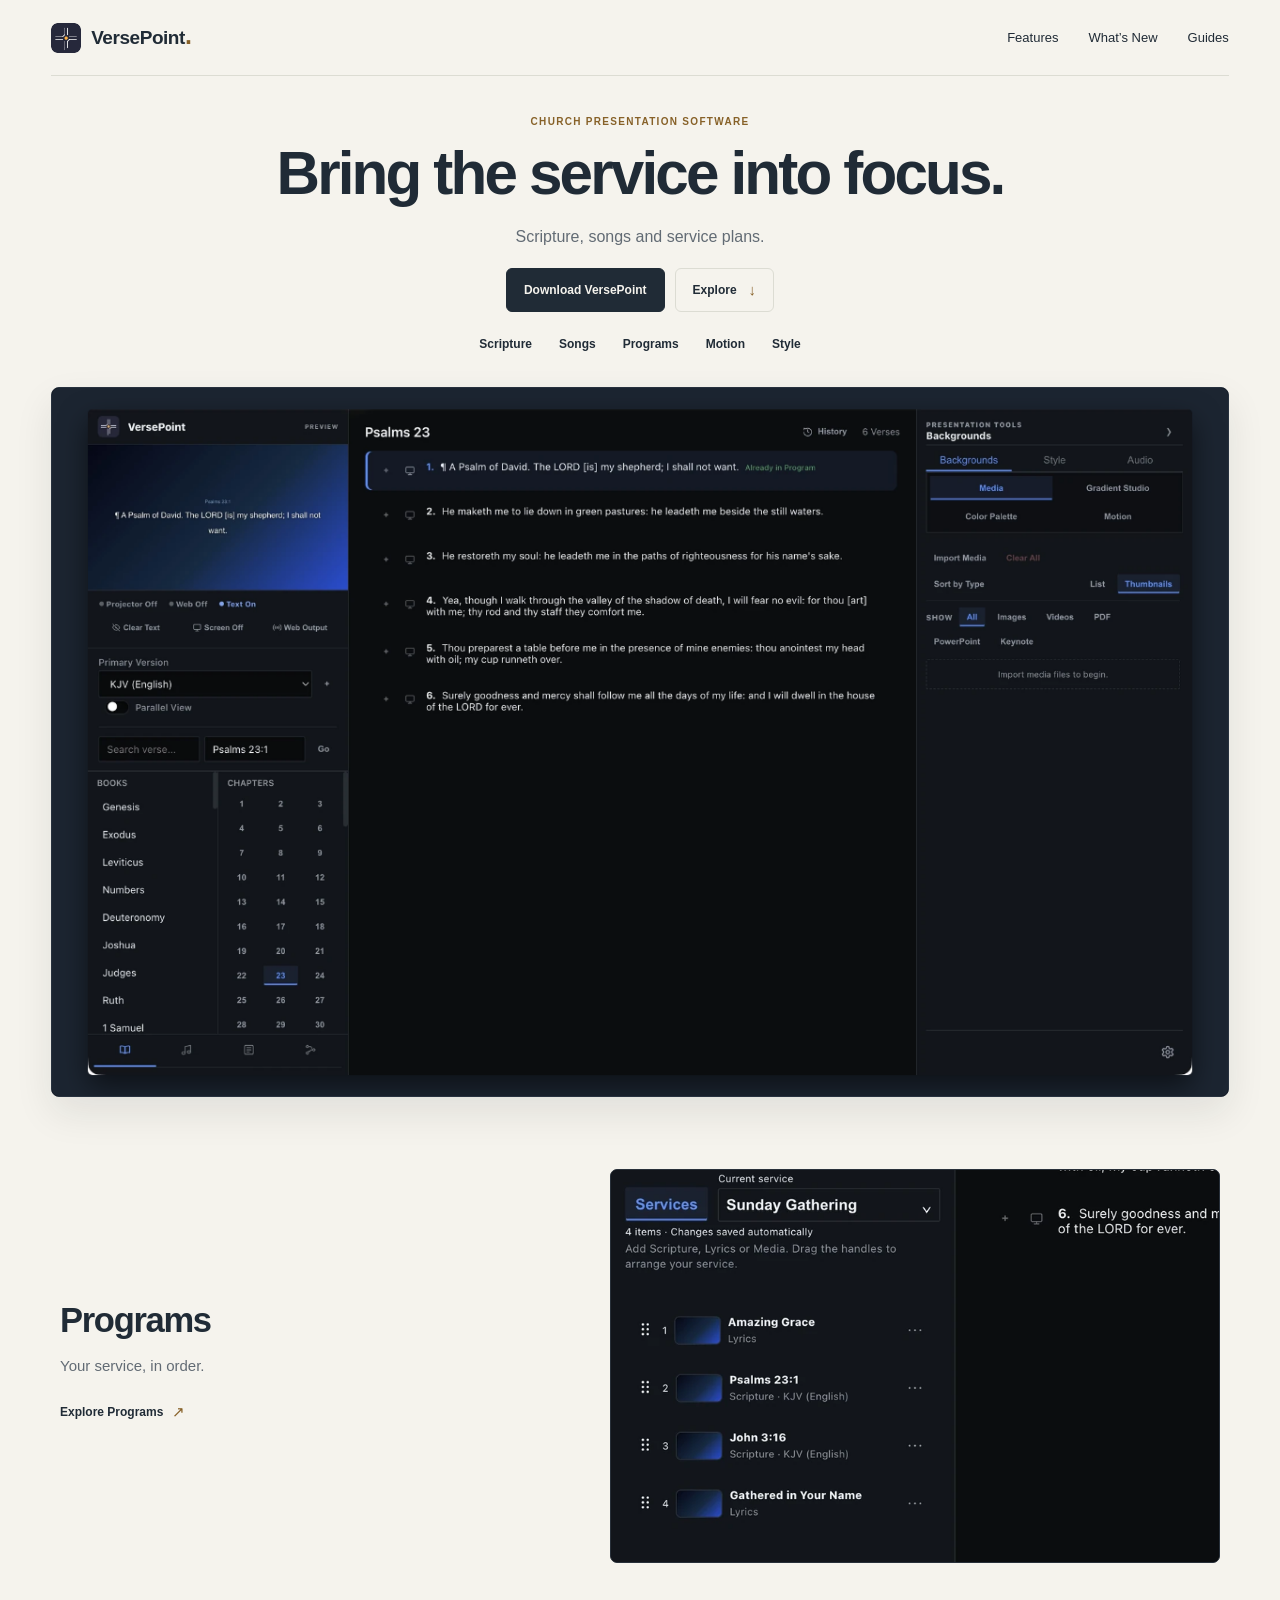
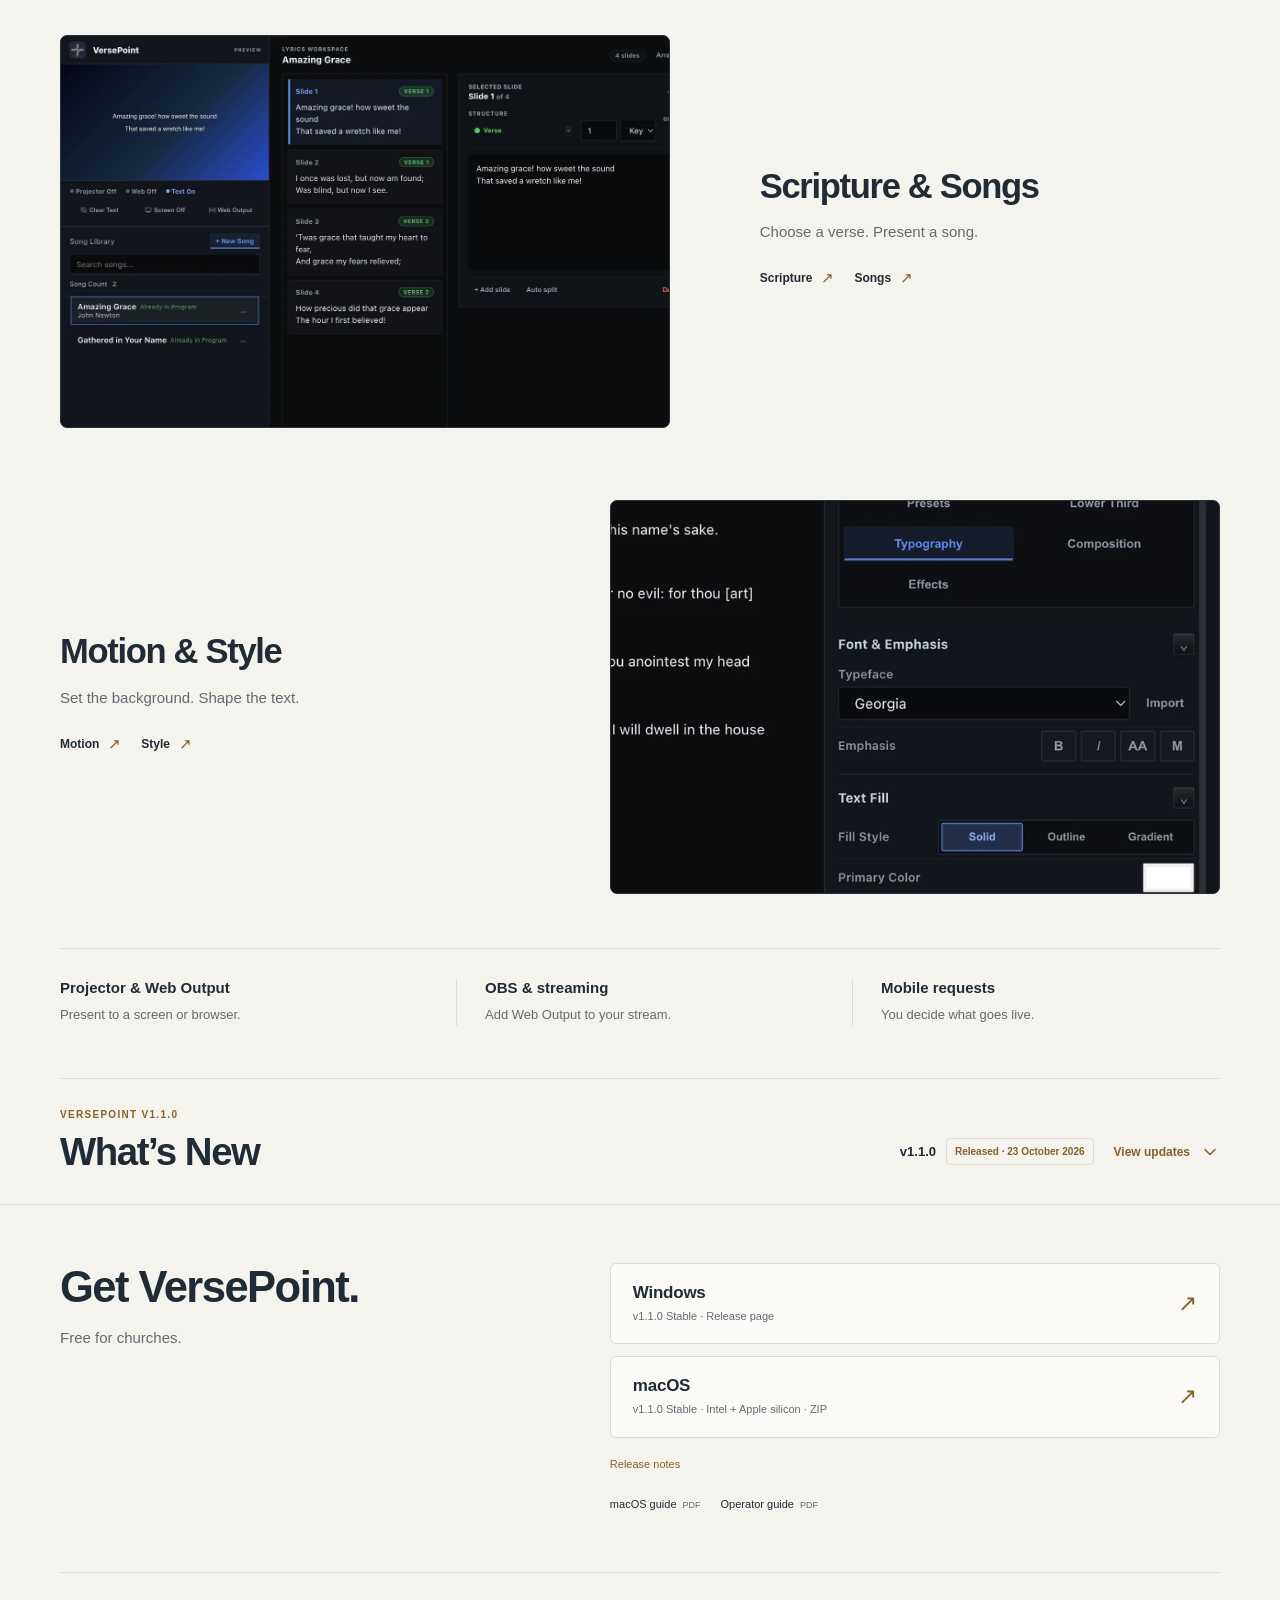
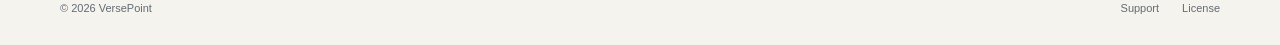
==== commit e19ae11e: "Use consistent ZIP labels for macOS and Windows downloads" ====
--- a/index.html
+++ b/index.html
@@ -18,7 +18,7 @@
     <meta property="og:image:alt" content="VersePoint logo" />
     <meta name="twitter:card" content="summary" />
     <link rel="stylesheet" href="style.css?v=whats-new-2" />
-    <script src="site.js?v=macos-zip-1" defer></script>
+    <script src="site.js?v=download-labels-2" defer></script>
   </head>
   <body>
     <a class="vp-skip-link" href="#main">Skip to content</a>
@@ -173,7 +173,7 @@
               <span class="vp-download-arrow" aria-hidden="true">↗</span>
             </a>
             <a class="vp-download-link" id="macos-download" href="https://github.com/VersePoint/VersePoint/releases/download/v1.1.0/VersePoint-macOS-universal-1.1.0.zip">
-              <span><span class="vp-download-platform">macOS</span><span class="vp-download-meta" id="macos-meta">v1.1.0 Stable · Intel + Apple silicon · ZIP + guides</span></span>
+              <span><span class="vp-download-platform">macOS</span><span class="vp-download-meta" id="macos-meta">v1.1.0 Stable · Intel + Apple silicon · ZIP</span></span>
               <span class="vp-download-arrow" aria-hidden="true">↗</span>
             </a>
             <p class="vp-release-note"><a href="https://github.com/VersePoint/VersePoint/releases/tag/v1.1.0">Release notes</a></p>
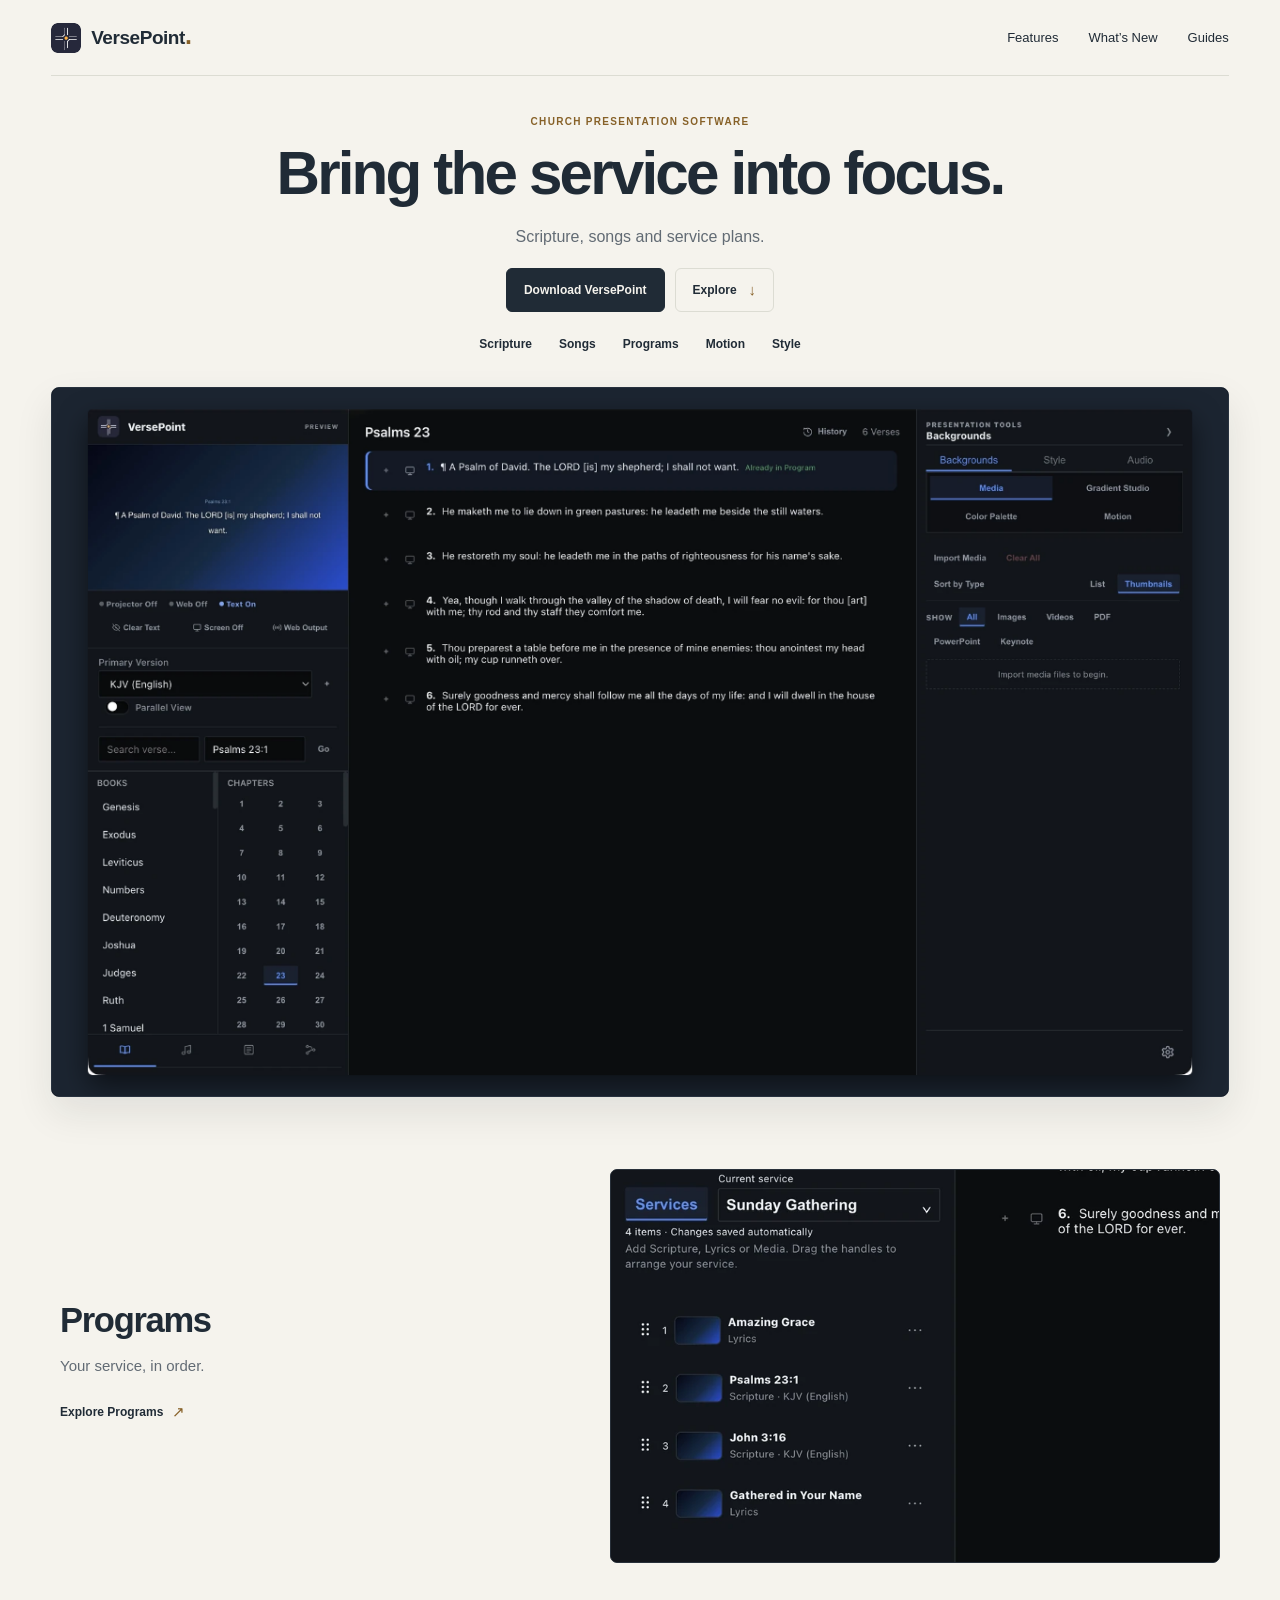
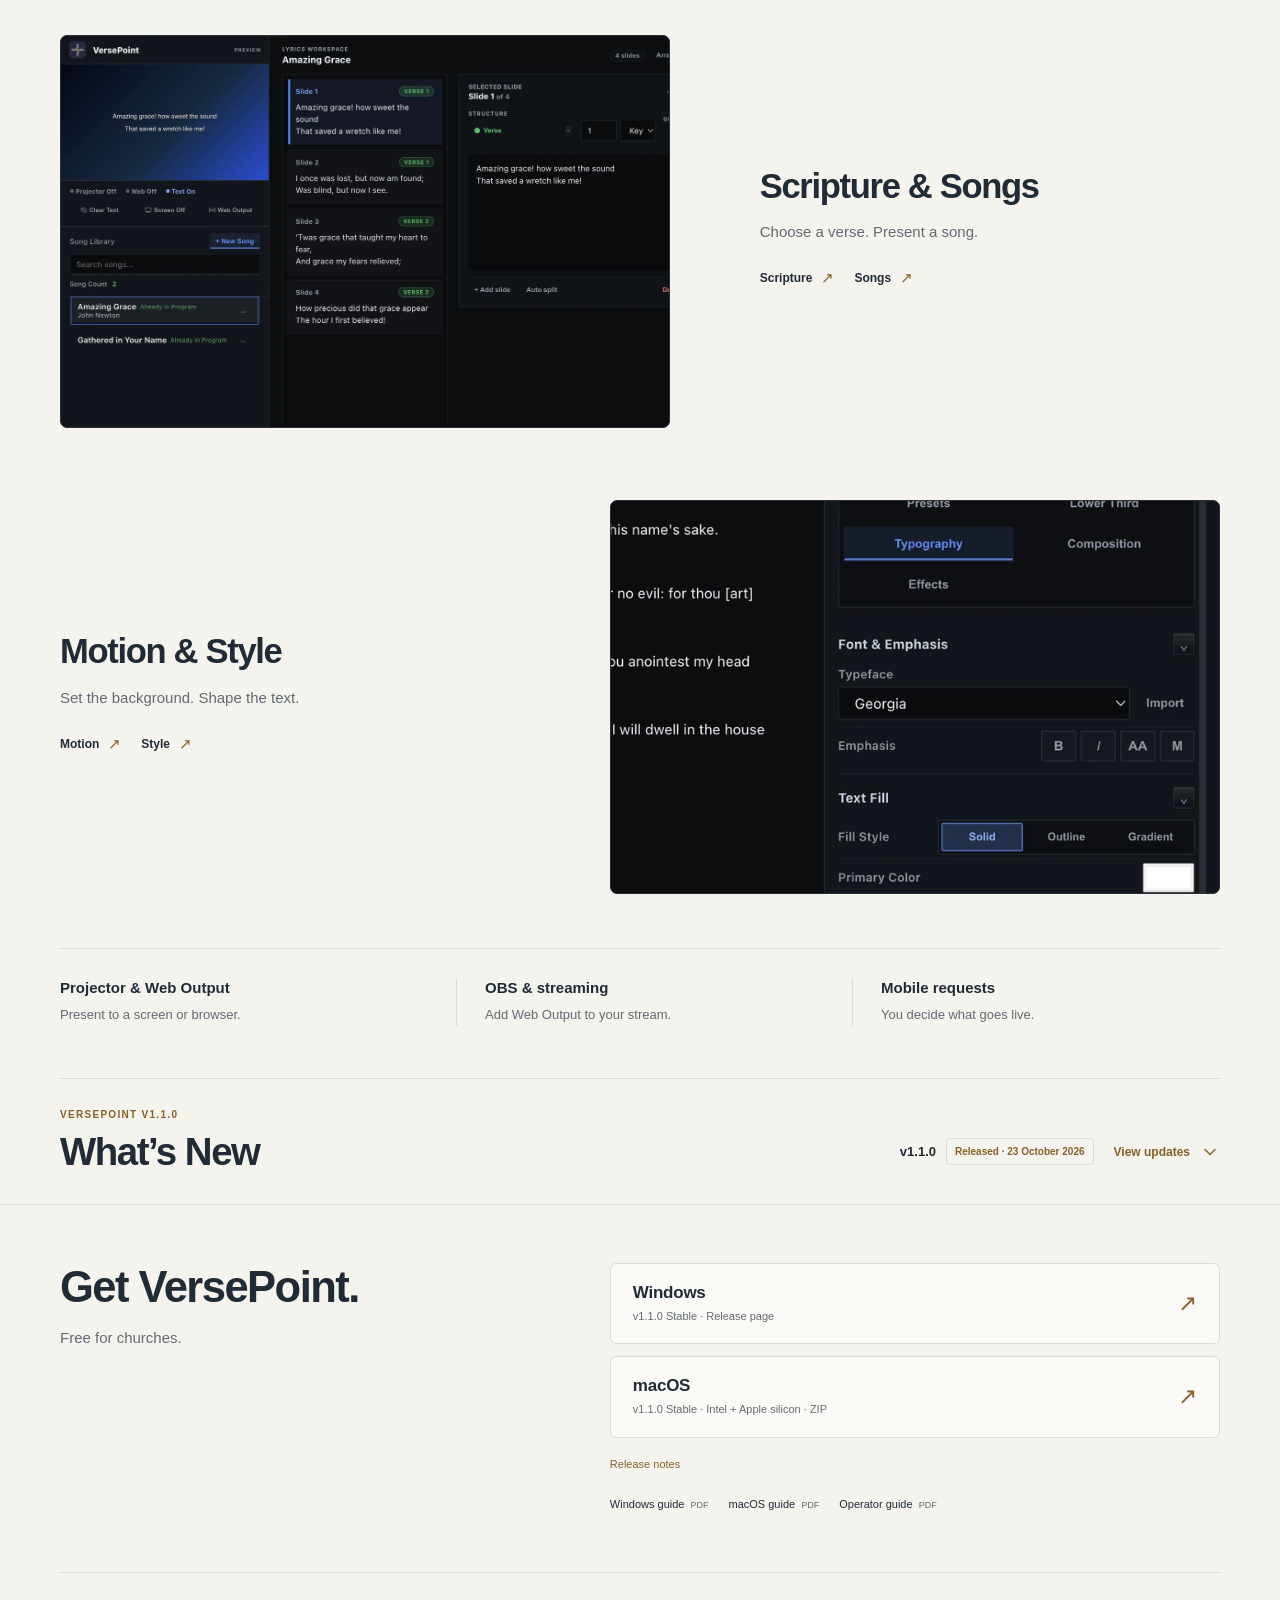
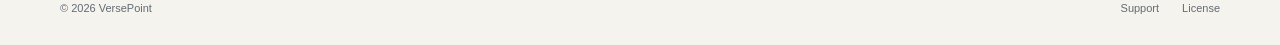
==== commit 554bd54e: "Add Windows installation guide beside macOS and Operator guides" ====
--- a/index.html
+++ b/index.html
@@ -178,6 +178,7 @@
             </a>
             <p class="vp-release-note"><a href="https://github.com/VersePoint/VersePoint/releases/tag/v1.1.0">Release notes</a></p>
             <div class="vp-install-guides" id="guides">
+              <a href="assets/guides/VersePoint-Windows-Installation-Guide.pdf?v=ac2d8cde">Windows guide <span>PDF</span></a>
               <a href="assets/guides/VersePoint-macOS-Installation-Guide.pdf?v=ff1b72a8">macOS guide <span>PDF</span></a>
               <a href="assets/guides/VersePoint-Operator-Workflow.pdf?v=1e92ac26">Operator guide <span>PDF</span></a>
             </div>
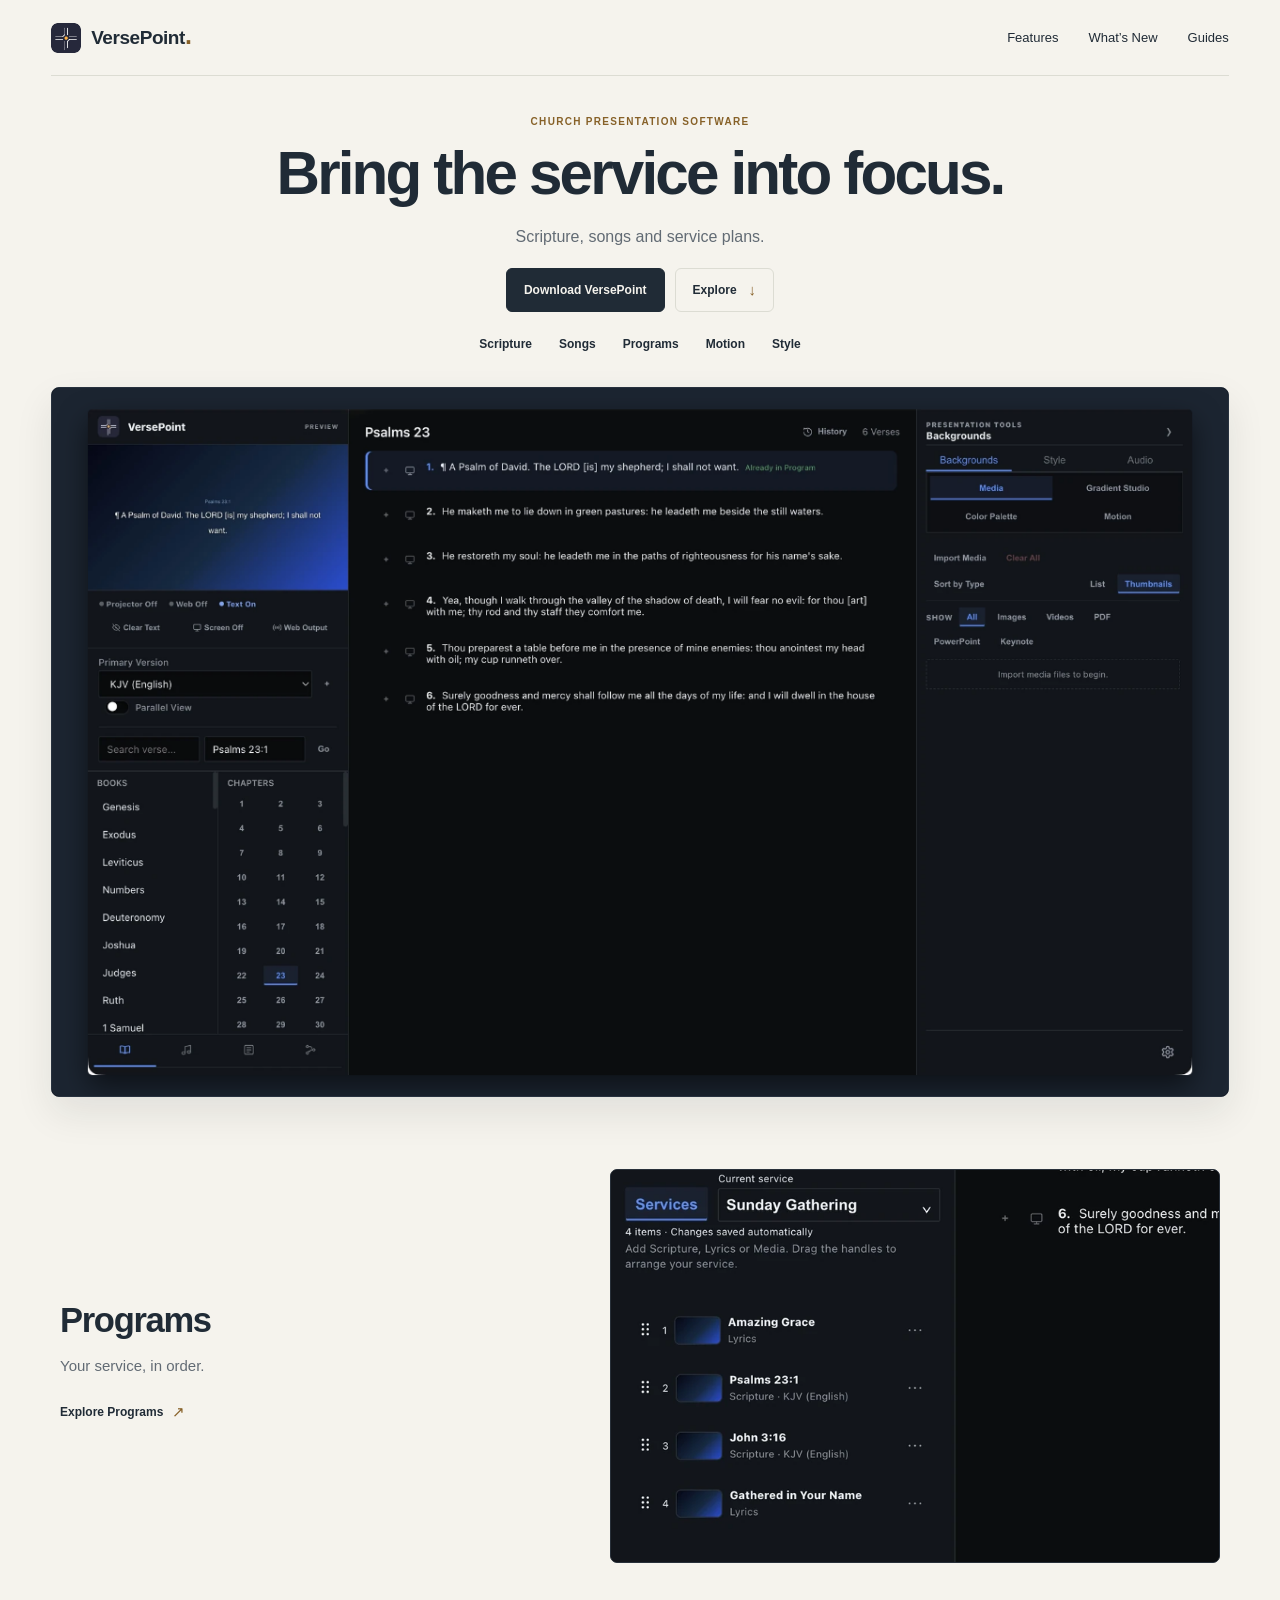
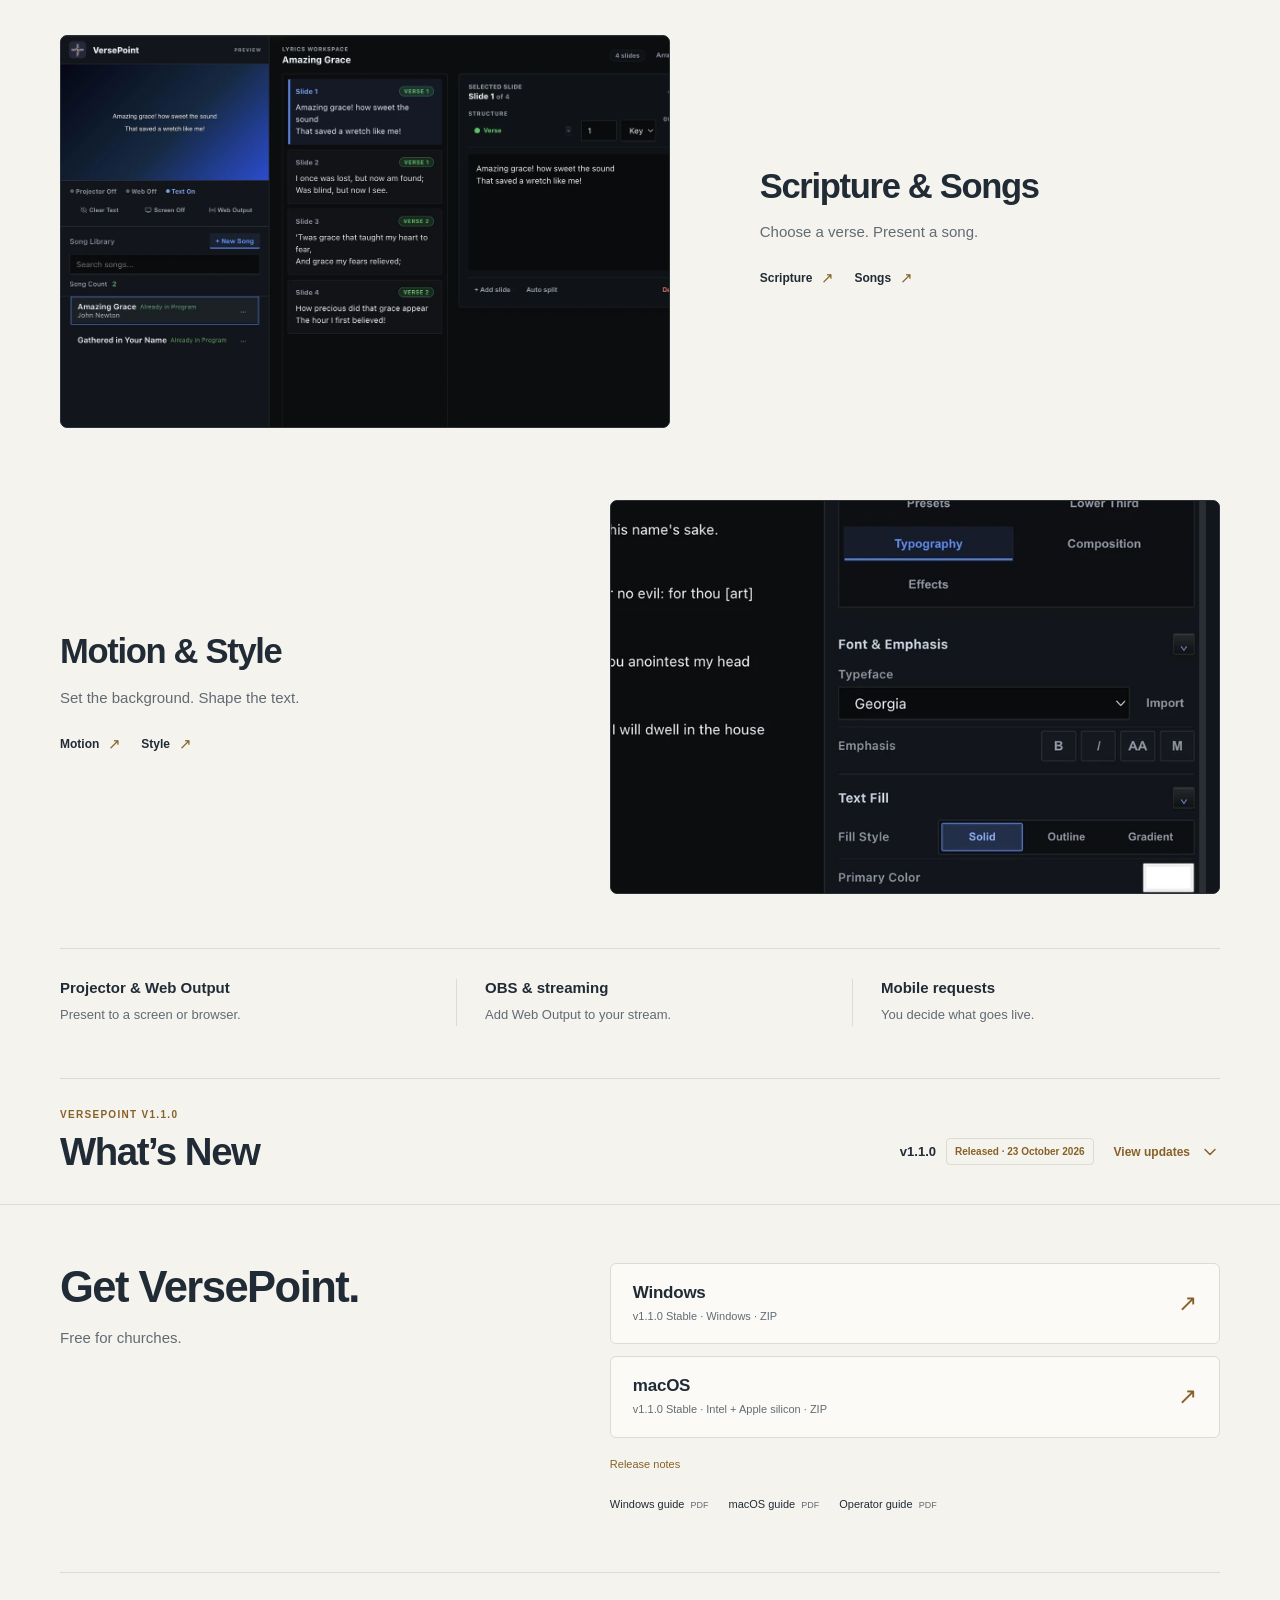
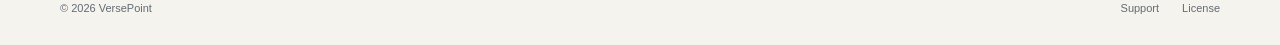
==== commit 6ac47bcc: "fix(site): download Windows ZIP immediately without API dependency" ====
--- a/index.html
+++ b/index.html
@@ -168,8 +168,8 @@
             <p>Free for churches.</p>
           </div>
           <div class="vp-download-options">
-            <a class="vp-download-link" id="windows-download" href="https://github.com/VersePoint/VersePoint/releases/tag/v1.1.0">
-              <span><span class="vp-download-platform">Windows</span><span class="vp-download-meta" id="windows-meta">v1.1.0 Stable · Release page</span></span>
+            <a class="vp-download-link" id="windows-download" href="https://github.com/VersePoint/VersePoint/releases/download/v1.1.0/VersePoint-Setup-Windows-1.1.0.zip">
+              <span><span class="vp-download-platform">Windows</span><span class="vp-download-meta" id="windows-meta">v1.1.0 Stable · Windows · ZIP</span></span>
               <span class="vp-download-arrow" aria-hidden="true">↗</span>
             </a>
             <a class="vp-download-link" id="macos-download" href="https://github.com/VersePoint/VersePoint/releases/download/v1.1.0/VersePoint-macOS-universal-1.1.0.zip">
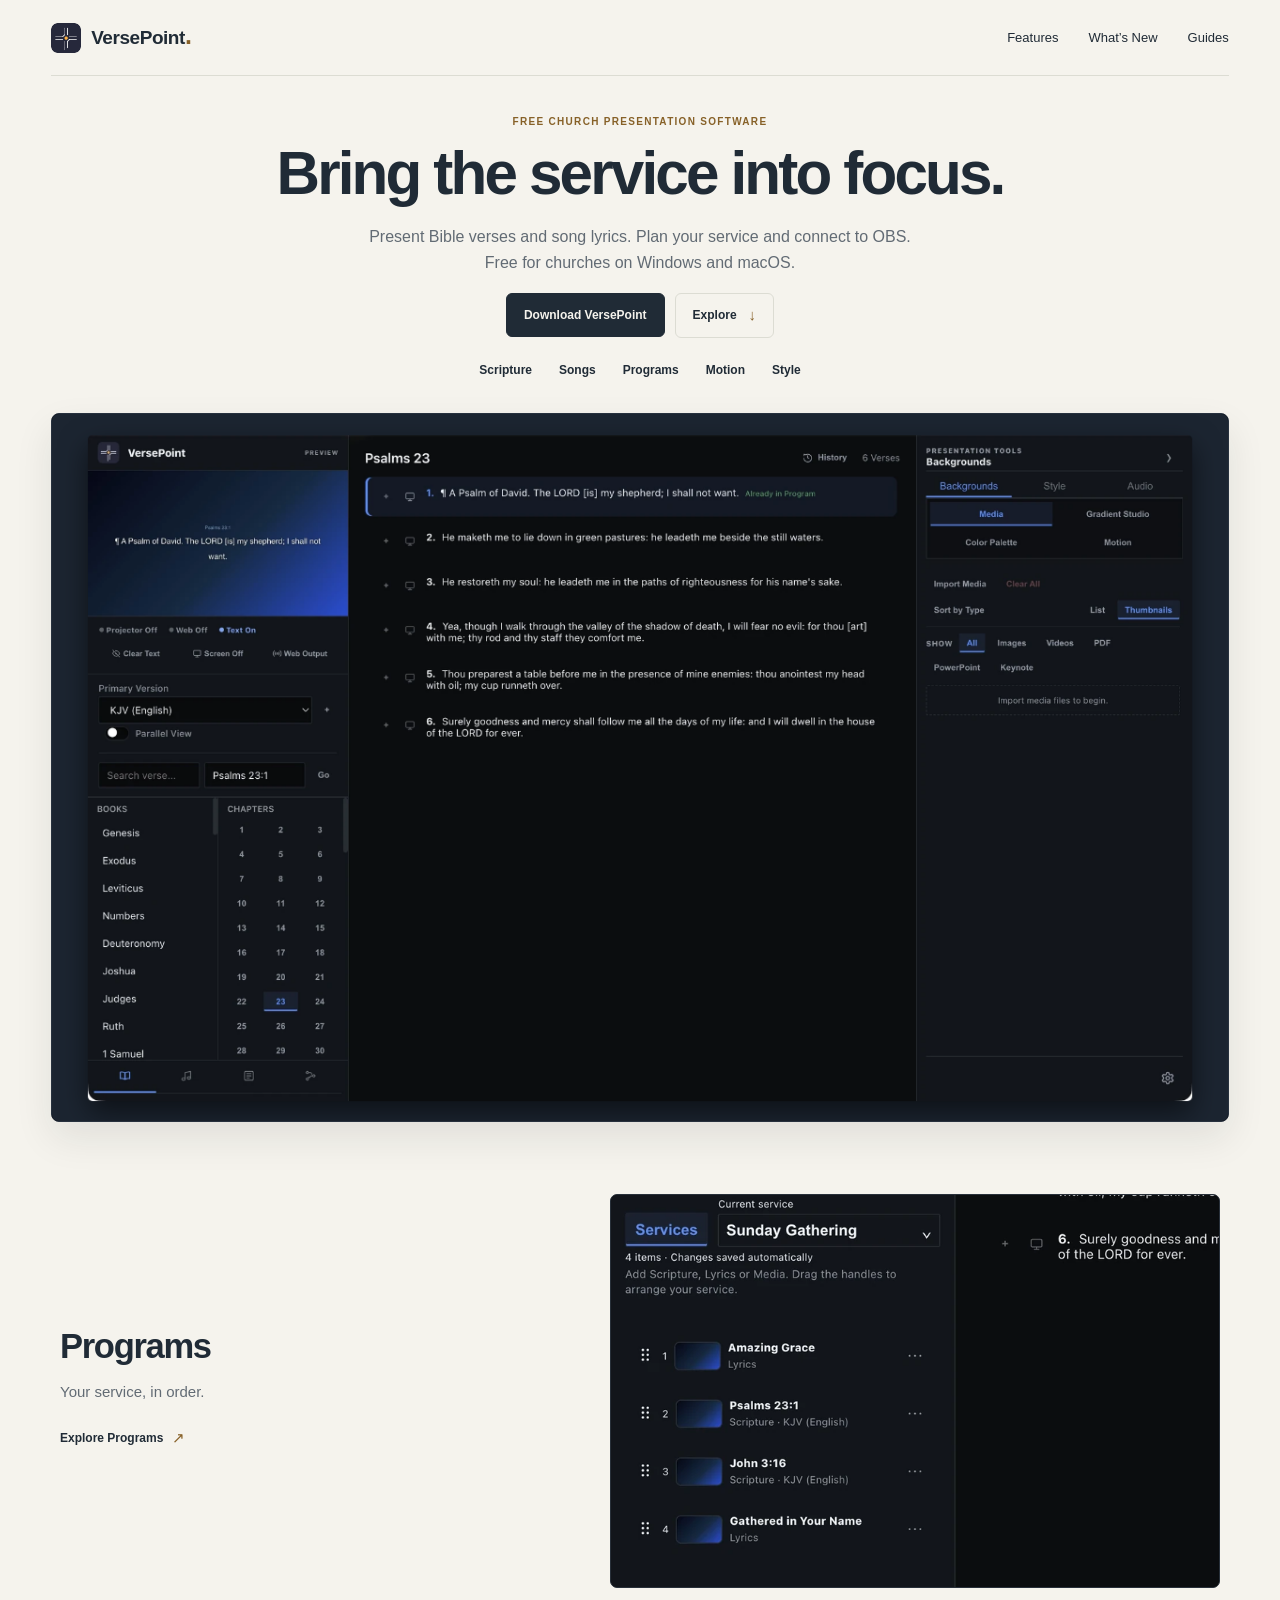
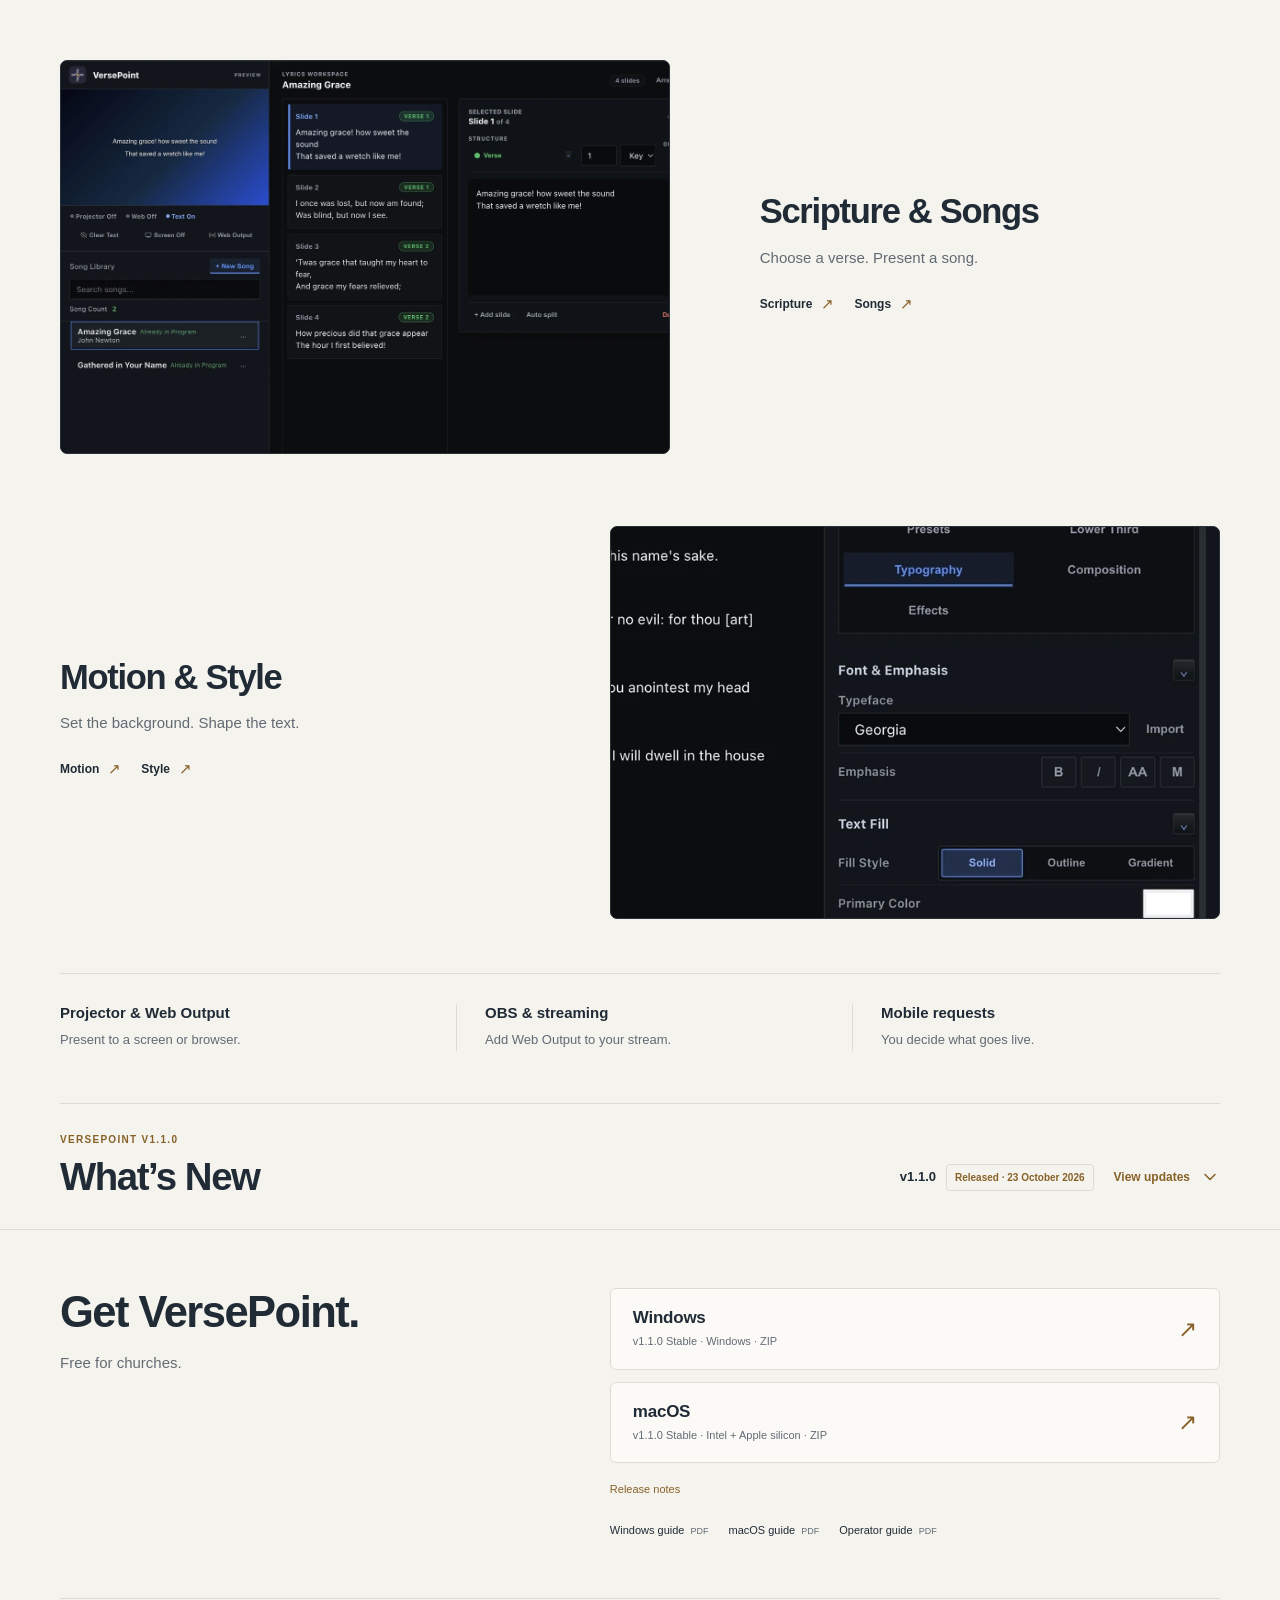
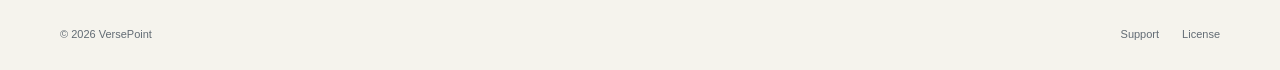
==== commit 8b43cbe8: "Improve VersePoint search and social sharing metadata Use a descriptive search title and app summary" ====
--- a/index.html
+++ b/index.html
@@ -6,17 +6,45 @@
     <meta name="color-scheme" content="light dark" />
     <meta name="theme-color" content="#f5f3ed" media="(prefers-color-scheme: light)" />
     <meta name="theme-color" content="#101820" media="(prefers-color-scheme: dark)" />
-    <title>VersePoint — Bring the service into focus.</title>
-    <meta name="description" content="Scripture, songs, service programs and motion backgrounds together in one workspace. Explore VersePoint and download the desktop app for Windows or macOS." />
+    <title>VersePoint | Free Church Presentation Software for Windows &amp; macOS</title>
+    <meta name="description" content="Free church presentation software for Bible verses, song lyrics, service planning and OBS livestream output. Download VersePoint for Windows and macOS." />
     <link rel="canonical" href="https://versepoint.github.io/VersePoint/" />
     <link rel="icon" type="image/png" href="assets/versepoint-logo.png" />
     <meta property="og:type" content="website" />
-    <meta property="og:title" content="VersePoint — Bring the service into focus." />
-    <meta property="og:description" content="Scripture, songs, service programs and motion backgrounds together in one workspace. Free for churches." />
+    <meta property="og:site_name" content="VersePoint" />
+    <meta property="og:title" content="VersePoint — Free Church Presentation Software" />
+    <meta property="og:description" content="Present Bible verses and song lyrics, plan your service and send Web Output to OBS. Free for churches on Windows and macOS." />
     <meta property="og:url" content="https://versepoint.github.io/VersePoint/" />
-    <meta property="og:image" content="https://versepoint.github.io/VersePoint/assets/versepoint-logo.png" />
-    <meta property="og:image:alt" content="VersePoint logo" />
-    <meta name="twitter:card" content="summary" />
+    <meta property="og:image" content="https://versepoint.github.io/VersePoint/showcase/assets/scripture-1.webp" />
+    <meta property="og:image:width" content="1920" />
+    <meta property="og:image:height" content="1157" />
+    <meta property="og:image:alt" content="VersePoint Scripture workspace with Bible verses, preview and presentation controls" />
+    <meta name="twitter:card" content="summary_large_image" />
+    <meta name="twitter:title" content="VersePoint — Free Church Presentation Software" />
+    <meta name="twitter:description" content="Bible verses, song lyrics, service planning and OBS Web Output. Download free for Windows and macOS." />
+    <meta name="twitter:image" content="https://versepoint.github.io/VersePoint/showcase/assets/scripture-1.webp" />
+    <meta name="twitter:image:alt" content="Actual VersePoint Scripture workspace" />
+    <link rel="sitemap" type="application/xml" href="sitemap.xml" />
+    <script type="application/ld+json">
+      {
+        "@context": "https://schema.org",
+        "@type": "SoftwareApplication",
+        "@id": "https://versepoint.github.io/VersePoint/#software",
+        "name": "VersePoint",
+        "url": "https://versepoint.github.io/VersePoint/",
+        "description": "Free church presentation software for Bible verses, song lyrics, service planning, motion backgrounds and OBS Web Output.",
+        "applicationCategory": "MultimediaApplication",
+        "operatingSystem": "Windows 10 (x64), Windows 11 (x64), macOS (Intel and Apple silicon)",
+        "image": "https://versepoint.github.io/VersePoint/showcase/assets/scripture-1.webp",
+        "screenshot": "https://versepoint.github.io/VersePoint/showcase/assets/scripture-1.webp",
+        "downloadUrl": "https://versepoint.github.io/VersePoint/#download",
+        "license": "https://github.com/VersePoint/VersePoint/blob/main/LICENSE",
+        "offers": { "@type": "Offer", "price": "0", "priceCurrency": "USD", "url": "https://versepoint.github.io/VersePoint/#download" },
+        "publisher": { "@type": "Organization", "name": "VersePoint", "url": "https://github.com/VersePoint", "logo": "https://versepoint.github.io/VersePoint/assets/versepoint-logo.png" },
+        "sameAs": ["https://github.com/VersePoint/VersePoint"],
+        "featureList": ["Bible verse presentation", "Song lyrics", "Programs and service planning", "Motion backgrounds", "OBS browser-source output", "Mobile requests"]
+      }
+    </script>
     <link rel="stylesheet" href="style.css?v=whats-new-2" />
     <script src="site.js?v=download-labels-2" defer></script>
   </head>
@@ -38,9 +66,9 @@
 
     <main id="main">
       <section class="vp-hero" aria-labelledby="hero-heading">
-        <p class="vp-eyebrow">Church presentation software</p>
+        <p class="vp-eyebrow">Free church presentation software</p>
         <h1 id="hero-heading">Bring the service into focus.</h1>
-        <p class="vp-hero-copy">Scripture, songs and service plans.</p>
+        <p class="vp-hero-copy">Present Bible verses and song lyrics. Plan your service and connect to OBS.<br />Free for churches on Windows and macOS.</p>
         <div class="vp-hero-actions">
           <a class="vp-primary-action" href="#download">Download VersePoint</a>
           <a class="vp-secondary-action" href="#showcase">Explore <span aria-hidden="true">↓</span></a>
@@ -194,3 +222,4 @@
     </footer>
   </body>
 </html>
+
